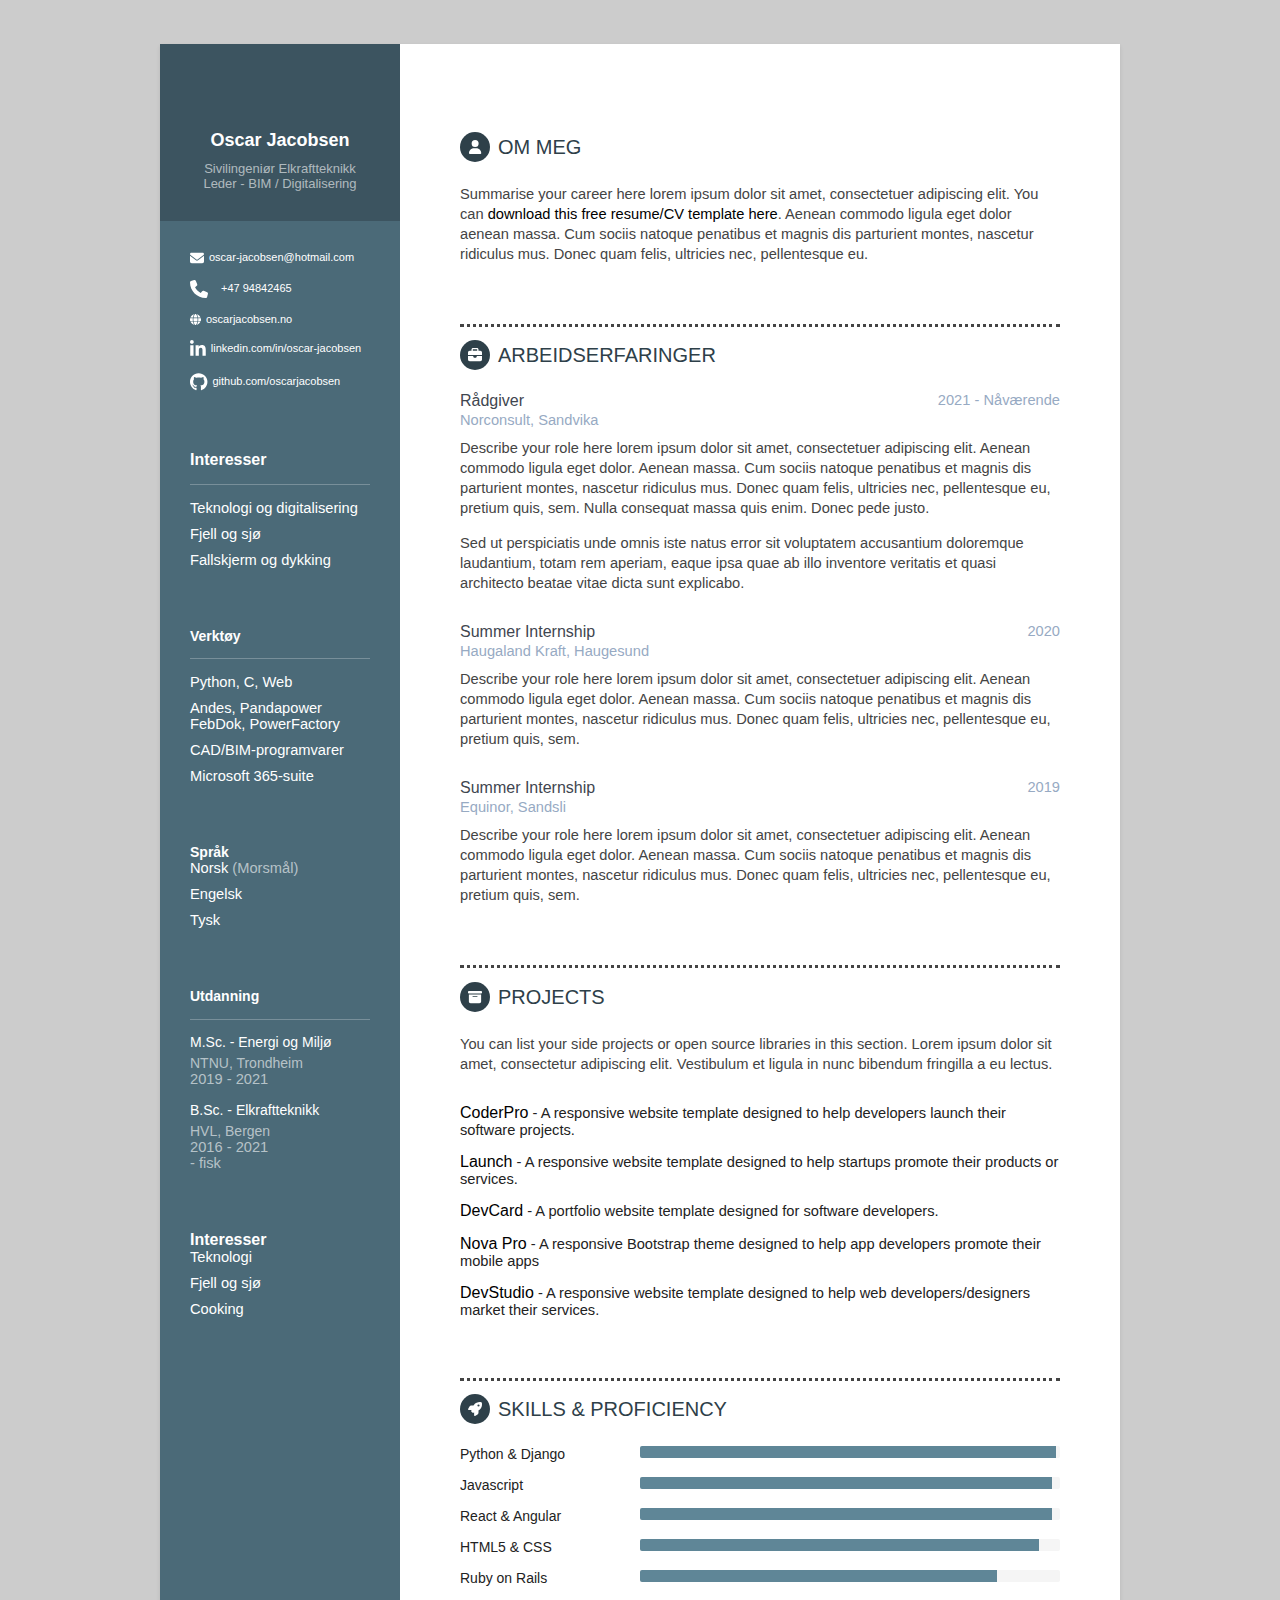
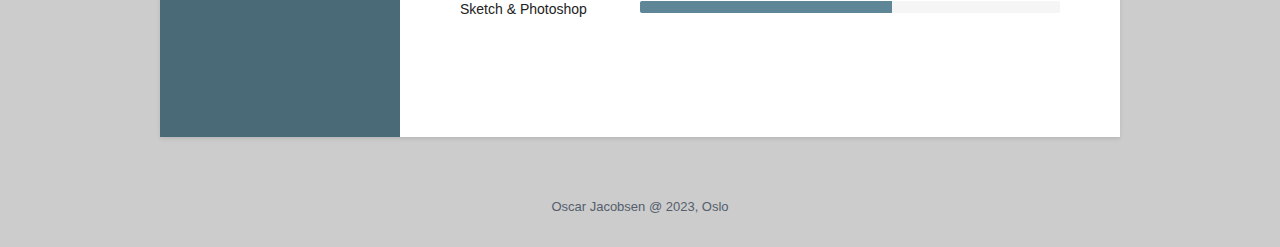
==== index.html @ daa65cc3 "made" ====
<!DOCTYPE html>
<html lang="en">
<head>
    <title>Orbit - Bootstrap 5 Resume/CV Template for Developers</title>
    
    <!-- Meta -->
    <meta charset="utf-8">
    <meta http-equiv="X-UA-Compatible" content="IE=edge">
    <meta name="viewport" content="width=device-width, initial-scale=1.0">
    <meta name="description" content="Responsive HTML5 Resume/CV Template for Developers">
    <meta name="author" content="Xiaoying Riley at 3rd Wave Media">    
    <link rel="shortcut icon" href="favicon.ico">  
    <!-- Google Font -->
    <link href='https://fonts.googleapis.com/css?family=Roboto:400,500,400italic,300italic,300,500italic,700,700italic,900,900italic' rel='stylesheet' type='text/css'>
    <!-- FontAwesome JS-->
	<script defer src="assets/fontawesome/js/all.min.js"></script>
    <!-- Global CSS -->
    <link rel="stylesheet" href="assets/plugins/bootstrap/css/bootstrap.min.css">   
    <!-- Theme CSS -->  
    <link id="theme-style" rel="stylesheet" href="orbit-6.css">
    <style>
        body {
        background: rgb(204,204,204); 
        }
        page {
        background: #fff;
        display: block;
        margin: 0 auto;
        margin-bottom: 5mm;
        margin-top: 5mm;
        }
        page[size="A4"] {  
        width: 210mm;
        height: 297mm;
        }
        @page {
        size: 210mm 297mm;
        margin: 0; 
        }
        @media print { /* Print settings */
        html, body, page {
        width: 210mm;
        height:100%;
        margin: 0 !important; 
        padding: 0 !important;
        overflow: hidden; 
        }
        .no-overflow{
        overflow: hidden; 
        }
        #Header, #Footer { 
        display: none !important;
        }
        button {
        display: none;
        }
        size: A4 portrait;
        /* ... the rest of the rules ... */
        }
        html,body,div,span,object,iframe,h1,h2,h3,h4,h5,h6,p,blockquote,pre,abbr,address,cite,code,del,dfn,em,img,ins,kbd,q,samp,small,strong,sub,sup,var,b,i,dl,dt,dd,ol,ul,li,fieldset,form,label,legend,table,caption,tbody,tfoot,thead,tr,th,td,article,aside,canvas,details,figcaption,figure,footer,header,hgroup,menu,nav,section,summary,time,mark,audio,video {
        border:0;
        font:inherit;
        font-size:100%;
        margin:0;
        padding:0;
        vertical-align:baseline;
        }
        article,aside,details,figcaption,figure,footer,header,hgroup,menu,nav,section {
        display:block;
        }
        html, body {font-family: 'Lato', helvetica, arial, sans-serif; font-size: 11pt; color: #222;}
        .clear {clear: both;}
        p {
        line-height: 15pt;
        margin-bottom: 4mm;
        color: #444;
        word-break: break-word;
        }
        a {
           text-decoration: none;
        }
        a:hover { 
           text-decoration:underline;
        }
        a, .fa-check, .fa-arrow-right {
        color: black;
        }
        .cv {
        width: 210mm;
        height: 297mm;
        background: #fff;
        }
        .mainDetails {
        padding: 8mm 0 0 8mm;
        background: #fff;
        }
        #name {
        float: left;
        text-transform: uppercase;
        padding: 8.5mm 0 0 7mm;
        }
        #name h1 {
        font-size: 33pt;
        font-weight: 400;
        font-family: 'Oswald', Helvetica, Arial, sans-serif;
        line-height: 38pt;
        color:black;
        }
        #name h2 {
        font-size: 18pt;
        font-family: 'Oswald', Helvetica, Arial, sans-serif;
        line-height: 20pt;
        }
        #mainArea, #mainAreaTwo {
        padding: 0 8mm;
        }
        #headshot {
        width: 46mm;
        float: left;
        margin-top:10mm;
        margin-left:-.5mm;
        }
        #headshot img {
        width: 100%;
        height: auto;
        -webkit-border-radius: 50%;
        border-radius: 50%;
        }
        .contactDetails {
        float:right;
        margin:10mm 8mm 0  0;
        float: right;
        }
        .contactDetails ul { 
        list-style-type: none;
        font-family: 'Oswald', Helvetica, Arial, sans-serif;
        }
        .contactDetails ul li {
        line-height: 24pt;
        color: #444;
        }
        .contactDetails ul li a, a[href^=tel] {
        color: #444; 
        padding: 4px 8px;
        text-decoration: none;
        -webkit-transition: all .1s ease-in;
        -moz-transition: all .1s ease-in;
        -o-transition: all .1s ease-in;
        -ms-transition: all .1s ease-in;
        transition: all .1s ease-in;
        }
        .contactDetails ul li a:hover { 
        box-shadow: 0 12px 16px 0 rgba(0,0,0,0.24), 0 17px 50px 0 rgba(0,0,0,0.19);
        color:#da2d2d;
        }
        .icon {
        font-size: 14pt;
        }
        .bold{
        font-weight:bold;
        }
        section {
        border-top: 1mm dotted #444;
        padding: 4mm 0 0 0;
        }
        section:first-child {
        border-top: 0;
        padding: 8mm 0 0 0;
        }
        section:last-child {
        padding: 4mm 0 0 0;
        }
        .sectionTitle {
        float: left;
        width: 50mm;
        margin-bottom:6mm; 
        }
        .sectionContent {
        float: right;
        width: 141mm;
        }
        .sectionTitle h1 {
        font-family: 'Oswald', Helvetica, Arial, sans-serif;
        font-weight: 400;
        text-transform: uppercase;
        font-size: 18pt;
        color: black;
        }
        .sectionContent h2 {
        font-family: 'Oswald', Helvetica, Arial, sans-serif;
        text-transform: uppercase;
        font-size: 18pt;
        }
        .subDetails {
        font-family: 'Lato', Helvetica, Arial, sans-serif;
        font-size: 11pt;
        font-weight:bold;
        color: black;
        }
        .nameDetails {
        font-size: 11pt;
        font-family: 'Lato', Helvetica, Arial, sans-serif;
        color: #444;
        text-transform: lowercase;
        }
        .keySkills {
        list-style-type: none;
        -moz-column-count:3;
        -webkit-column-count:3;
        column-count:3;
        margin-bottom: 4mm;
        font-size: 11pt;
        color: #444;
        line-height: 15pt;
        }
        .keySkills ul li {
        margin-bottom: 6mm;
        }
        .clients {
        list-style-type: none;
        -moz-column-count:1;
        -webkit-column-count:1;
        column-count:1;
        margin-bottom: 4mm;
        font-size: 11pt;
        color: #444;
        line-height: 15pt;
        text-decoration: none;
        }
        .clients ul li {
        margin-bottom: 6mm;
        }
        .list {
        list-style-type: none;
        -moz-column-count:1;
        -webkit-column-count:1;
        column-count:1;
        margin-bottom: 4mm;
        font-size: 11pt;
        color: #444;
        line-height: 15pt;
        }
        button{
        background-color: black;
        width:245px;
        border:none;
        outline:0;
        color: #fff;
        font-family: 'Oswald', Helvetica, Arial, sans-serif;
        font-size: 20px;
        font-weight:bold;
        padding: 8px 20px;
        text-align: center;
        text-decoration: none;
        display: inline-block;
        margin: 0px 550px;
        cursor: pointer; 
        text-transform:uppercase
        }
        button:hover {
        box-shadow: 0 12px 16px 0 rgba(0,0,0,0.24), 0 17px 50px 0 rgba(0,0,0,0.19);
        color: red;
        }
        @media print
        {    
        .no-print, .no-print *
        {
        display: none !important;
        }
        }
        #button{
        width:210mm;
        height:40px;
        position:fixed;
        z-index: 10;
        background: white;
        border-bottom:solid transparent 6px;
        top:0px;
        }
     </style>
</head> 

<body>
    <div class="wrapper mt-lg-5">
        <div class="sidebar-wrapper">
            <div class="profile-container">
                <div id="headshot">
                <img class="profile" src="https://scontent.fosl1-1.fna.fbcdn.net/v/t39.30808-6/366278917_10229747379339389_5486033930077191635_n.jpg?_nc_cat=106&ccb=1-7&_nc_sid=09cbfe&_nc_ohc=hJBtKHzYrkwAX9V1JmC&_nc_ht=scontent.fosl1-1.fna&oh=00_AfBPPmfab0mw1jVQ1Vv1mi9d1UiCCs7eboLc1UYK0CPA2g&oe=64E80E11" alt="" />
                </div>
                <h1 class="name" style="font-size:large;">Oscar Jacobsen</h1>
                <h3 class="tagline" style="font-size:small;">Sivilingeniør Elkraftteknikk</br>Leder - BIM / Digitalisering</h3>
            </div><!--//profile-container-->
            
            <div class="contact-container container-block">
                <ul class="list-unstyled contact-list">
                    <li class="email" style="font-size:11px;"><i class="fa-solid fa-envelope"></i><a href="mailto:oscar-jacobsen@hotmail.com">oscar-jacobsen@hotmail.com</a></li>
                    <li class="phone" style="font-size:11px;"><i class="fa-solid fa-phone"></i><a href="tel:+4794842465" style="color:white;">+47 94842465</a></li>
                    <li class="website" style="font-size:11px;"><i class="fa-solid fa-globe" style="font-size:11px;"></i><a href="https://oscarjacobsen.no" target="_blank">oscarjacobsen.no</a></li>
                    <li class="linkedin" style="font-size:11px;"><i class="fa-brands fa-linkedin-in"></i><a href="https://linkedin.com/in/oscar-jacobsen"target="_blank">linkedin.com/in/oscar-jacobsen</a></li>
                    <li class="github" style="font-size:11px;"><i class="fa-brands fa-github"></i><a href="#"  target="_blank">github.com/oscarjacobsen</a></li>
                </ul>
            </div><!--//contact-container-->

            <div class="interests-container container-block">
                <h2 class="container-block-title">Interesser</h2>
                <hr>
                <ul class="list-unstyled interests-list">
                    <li>Teknologi og digitalisering</li>
                    <li>Fjell og sjø</li>
                    <li>Fallskjerm og dykking</li>
                </ul>
            </div><!--//interests-->

            <div class="languages-container container-block">
                <h2 class="container-block-title" style="font-size:14px;">Verktøy</h2>
                <hr>
                <ul class="list-unstyled interests-list">
                    <li>Python, C, Web</li>
                    <li>Andes, Pandapower </br>FebDok, PowerFactory</li>
                    <li>CAD/BIM-programvarer</li>
                    <li>Microsoft 365-suite</li>
                    
                </ul>
            </div><!--//interests-->

            <div class="languages-container container-block">
                <h2 class="container-block-title" style="font-size:14px;">Språk</h2>
                <ul class="list-unstyled interests-list">
                    <li>Norsk <span class="lang-desc">(Morsmål)</span></li>
                    <li>Engelsk <span class="lang-desc"></span></li>
                    <li>Tysk <span class="lang-desc"></span></li>
                </ul>
            </div><!--//interests-->
            <div class="education-container container-block">
                <h2 class="container-block-title" style="font-size:14px;">Utdanning</h2>
                <hr>
                <div class="item">
                    <h4 class="degree">M.Sc. - Energi og Miljø</h4>
                    <h5 class="meta">NTNU, Trondheim</h5>
	                <div class="time">2019 - 2021</div>
                </div><!--//item-->
                <div class="item">
                    <h4 class="degree">B.Sc. - Elkraftteknikk</h4>
                    <h5 class="meta">HVL, Bergen</h5>
                    <div class="time">2016 - 2021</div>
                    <div class="time">
                        - fisk</div>
                </div><!--//item-->
            </div><!--//education-container-->
            
            
            
            
            <div class="interests-container container-block">
                <h2 class="container-block-title">Interesser</h2>
                <ul class="list-unstyled interests-list">
                    <li>Teknologi</li>
                    <li>Fjell og sjø</li>
                    <li>Cooking</li>
                </ul>
            </div><!--//interests-->
            
        </div><!--//sidebar-wrapper-->
        
        <div class="main-wrapper">
            
            <section class="section summary-section">
                <h2 class="section-title"><span class="icon-holder"><i class="fa-solid fa-user"></i></span>Om meg</h2>
                <div class="summary">
                    <p>Summarise your career here lorem ipsum dolor sit amet, consectetuer adipiscing elit. You can <a href="https://themes.3rdwavemedia.com/bootstrap-templates/resume/orbit-free-resume-cv-bootstrap-theme-for-developers/" target="_blank">download this free resume/CV template here</a>. Aenean commodo ligula eget dolor aenean massa. Cum sociis natoque penatibus et magnis dis parturient montes, nascetur ridiculus mus. Donec quam felis, ultricies nec, pellentesque eu.</p>
                </div><!--//summary-->
            </section><!--//section-->
            
            <section class="section experiences-section">
                <h2 class="section-title"><span class="icon-holder"><i class="fa-solid fa-briefcase"></i></span>Arbeidserfaringer</h2>
                
                <div class="item">
                    <div class="meta">
                        <div class="upper-row">
                            <h3 class="job-title">Rådgiver</h3>
                            <div class="time">2021 - Nåværende</div>
                        </div><!--//upper-row-->
                        <div class="company">Norconsult, Sandvika</div>
                    </div><!--//meta-->
                    <div class="details">
                        <p>Describe your role here lorem ipsum dolor sit amet, consectetuer adipiscing elit. Aenean commodo ligula eget dolor. Aenean massa. Cum sociis natoque penatibus et magnis dis parturient montes, nascetur ridiculus mus. Donec quam felis, ultricies nec, pellentesque eu, pretium quis, sem. Nulla consequat massa quis enim. Donec pede justo.</p>  
                        <p>Sed ut perspiciatis unde omnis iste natus error sit voluptatem accusantium doloremque laudantium, totam rem aperiam, eaque ipsa quae ab illo inventore veritatis et quasi architecto beatae vitae dicta sunt explicabo. </p>
                    </div><!--//details-->
                </div><!--//item-->
                
                <div class="item">
                    <div class="meta">
                        <div class="upper-row">
                            <h3 class="job-title">Summer Internship</h3>
                            <div class="time">2020</div>
                        </div><!--//upper-row-->
                        <div class="company">Haugaland Kraft, Haugesund</div>
                    </div><!--//meta-->
                    <div class="details">
                        <p>Describe your role here lorem ipsum dolor sit amet, consectetuer adipiscing elit. Aenean commodo ligula eget dolor. Aenean massa. Cum sociis natoque penatibus et magnis dis parturient montes, nascetur ridiculus mus. Donec quam felis, ultricies nec, pellentesque eu, pretium quis, sem.</p>  
                        
                    </div><!--//details-->
                </div><!--//item-->
                
                <div class="item">
                    <div class="meta">
                        <div class="upper-row">
                            <h3 class="job-title">Summer Internship</h3>
                            <div class="time">2019</div>
                        </div><!--//upper-row-->
                        <div class="company">Equinor, Sandsli</div>
                    </div><!--//meta-->
                    <div class="details">
                        <p>Describe your role here lorem ipsum dolor sit amet, consectetuer adipiscing elit. Aenean commodo ligula eget dolor. Aenean massa. Cum sociis natoque penatibus et magnis dis parturient montes, nascetur ridiculus mus. Donec quam felis, ultricies nec, pellentesque eu, pretium quis, sem.</p>  
                    </div><!--//details-->
                </div><!--//item-->
                
            </section><!--//section-->
            
            <section class="section projects-section">
                <h2 class="section-title"><span class="icon-holder"><i class="fa-solid fa-archive"></i></span>Projects</h2>
                <div class="intro">
                    <p>You can list your side projects or open source libraries in this section. Lorem ipsum dolor sit amet, consectetur adipiscing elit. Vestibulum et ligula in nunc bibendum fringilla a eu lectus.</p>
                </div><!--//intro-->
                <div class="item">
                    <span class="project-title"><a href="https://themes.3rdwavemedia.com/bootstrap-templates/startup/coderpro-bootstrap-5-startup-template-for-software-projects/" target="_blank">CoderPro</a></span> - <span class="project-tagline">A responsive website template designed to help developers launch their software projects. </span>
                    
                </div><!--//item-->
                <div class="item">
                    <span class="project-title"><a href="https://themes.3rdwavemedia.com/bootstrap-templates/startup/launch-bootstrap-5-template-for-saas-businesses/" target="_blank">Launch</a></span> - <span class="project-tagline">A responsive website template designed to help startups promote their products or services.</span>
                </div><!--//item-->
                <div class="item">
                    <span class="project-title"><a href="https://themes.3rdwavemedia.com/bootstrap-templates/resume/devcard-bootstrap-5-vcard-portfolio-template-for-software-developers/" target="_blank">DevCard</a></span> - <span class="project-tagline">A portfolio website template designed for software developers.</span>
                </div><!--//item-->
                <div class="item">
                    <span class="project-title"><a href="https://themes.3rdwavemedia.com/bootstrap-templates/startup/bootstrap-template-for-mobile-apps-nova-pro/" target="_blank">Nova Pro</a></span> - <span class="project-tagline">A responsive Bootstrap theme designed to help app developers promote their mobile apps</span>
                </div><!--//item-->
                <div class="item">
                    <span class="project-title"><a href="http://themes.3rdwavemedia.com/website-templates/responsive-bootstrap-theme-web-development-agencies-devstudio/" target="_blank">DevStudio</a></span> - 
                    <span class="project-tagline">A responsive website template designed to help web developers/designers market their services. </span>
                </div><!--//item-->
            </section><!--//section-->
            
            <section class="skills-section section">
                <h2 class="section-title"><span class="icon-holder"><i class="fa-solid fa-rocket"></i></span>Skills &amp; Proficiency</h2>
                <div class="skillset">        
                    <div class="item">
                        <h3 class="level-title">Python &amp; Django</h3>
                        <div class="progress level-bar">
						    <div class="progress-bar theme-progress-bar" role="progressbar" style="width: 99%" aria-valuenow="99" aria-valuemin="0" aria-valuemax="100"></div>
						</div>                               
                    </div><!--//item-->
                    
                    <div class="item">
                        <h3 class="level-title">Javascript</h3>
                        <div class="progress level-bar">
						    <div class="progress-bar theme-progress-bar" role="progressbar" style="width: 98%" aria-valuenow="98" aria-valuemin="0" aria-valuemax="100"></div>
						</div>                              
                    </div><!--//item-->
                    
                    <div class="item">
                        <h3 class="level-title">React &amp; Angular</h3>
                        <div class="progress level-bar">
						    <div class="progress-bar theme-progress-bar" role="progressbar" style="width: 98%" aria-valuenow="98" aria-valuemin="0" aria-valuemax="100"></div>
						</div>                                 
                    </div><!--//item-->
                    
                    <div class="item">
                        <h3 class="level-title">HTML5 &amp; CSS</h3>
                        <div class="progress level-bar">
							    <div class="progress-bar theme-progress-bar" role="progressbar" style="width: 95%" aria-valuenow="95" aria-valuemin="0" aria-valuemax="100"></div>
						</div>                                
                    </div><!--//item-->
                    
                    <div class="item">
                        <h3 class="level-title">Ruby on Rails</h3>
                        <div class="progress level-bar">
						    <div class="progress-bar theme-progress-bar" role="progressbar" style="width: 85%" aria-valuenow="85" aria-valuemin="0" aria-valuemax="100"></div>
						</div>                                  
                    </div><!--//item-->
                    
                    <div class="item">
                        <h3 class="level-title">Sketch &amp; Photoshop</h3>
                        <div class="progress level-bar">
						    <div class="progress-bar theme-progress-bar" role="progressbar" style="width: 60%" aria-valuenow="60" aria-valuemin="0" aria-valuemax="100"></div>
						</div>                                 
                    </div><!--//item-->
                    
                </div>  
            </section><!--//skills-section-->
            
        </div><!--//main-body-->
    </div>
 
    <footer class="footer">
        <div class="text-center">
            <!--/* This template is free as long as you keep the footer attribution link. If you'd like to use the template without the attribution link, you can buy the commercial license via our website: themes.3rdwavemedia.com Thank you for your support. :) */-->
            <small class="copyright">Oscar Jacobsen @ 2023, Oslo</small>
        </div><!--//container-->
    </footer><!--//footer-->
        
</body>
</html>
---- orbit-6.css ----
/*! 
 * Template Name: Orbit - Bootstrap 5 Resume/CV Template for Developers
 * Version: Bootstrap 5 v3.0
 * Author: Xiaoying Riley
 * Copyright: 3rd Wave Media
 * Twitter: @3rdwave_themes
 * Website: http://themes.3rdwavemedia.com/
*/
body {
  font-family: "Roboto", sans-serif;
  color: #545E6C;
  background: #f5f5f5;
  font-size: 14px;
  -webkit-font-smoothing: antialiased;
  -moz-osx-font-smoothing: grayscale;
}

h1, h2, h3, h4, h5, h6 {
  font-weight: 700;
}

a {
  color: #2e4049;
  text-decoration: none;
}
a:hover {
  text-decoration: underline;
  color: #10171a;
  -webkit-transition: all 0.4s ease-in-out;
  -moz-transition: all 0.4s ease-in-out;
  -ms-transition: all 0.4s ease-in-out;
  -o-transition: all 0.4s ease-in-out;
}
a:focus {
  text-decoration: none;
}

p {
  line-height: 1.5;
}

.wrapper {
  background: #4B6A78;
  max-width: 960px;
  margin: 0 auto;
  position: relative;
  -webkit-box-shadow: 0px 2px 4px rgba(0, 0, 0, 0.1);
  -moz-box-shadow: 0px 2px 4px rgba(0, 0, 0, 0.1);
  box-shadow: 0px 2px 4px rgba(0, 0, 0, 0.1);
}

.sidebar-wrapper {
  background: #4B6A78;
  position: absolute;
  left: 0;
  width: 240px;
  height: 100%;
  min-height: 800px;
  color: #fff;
}
.sidebar-wrapper a {
  color: #fff;
}
.sidebar-wrapper .profile-container {
  padding: 30px;
  background: rgba(0, 0, 0, 0.2);
  text-align: center;
  color: #fff;
}
.sidebar-wrapper .name {
  font-size: 32px;
  font-weight: 900;
  margin-top: 0;
  margin-bottom: 10px;
}
.sidebar-wrapper .tagline {
  color: rgba(255, 255, 255, 0.6);
  font-size: 16px;
  font-weight: 400;
  margin-top: 0;
  margin-bottom: 0;
}
.sidebar-wrapper .profile {
  margin-bottom: 15px;
}
.sidebar-wrapper .contact-list .svg-inline--fa {
  margin-right: 5px;
  font-size: 18px;
  vertical-align: middle;
}
.sidebar-wrapper .contact-list li {
  margin-bottom: 15px;
}
.sidebar-wrapper .contact-list li:last-child {
  margin-bottom: 0;
}
.sidebar-wrapper .contact-list .email .svg-inline--fa {
  font-size: 14px;
}
.sidebar-wrapper .container-block {
  padding: 30px;
}
.sidebar-wrapper .container-block-title {
  font-size: 16px;
  font-weight: 700;
  margin-top: 0;
  margin-bottom: 0px;
}
.sidebar-wrapper .degree {
  font-size: 14px;
  margin-top: 0;
  margin-bottom: 5px;
}
.sidebar-wrapper .education-container .item {
  margin-bottom: 15px;
}
.sidebar-wrapper .education-container .item:last-child {
  margin-bottom: 0;
}
.sidebar-wrapper .education-container .meta {
  color: rgba(255, 255, 255, 0.6);
  font-weight: 500;
  margin-bottom: 0px;
  margin-top: 0;
  font-size: 14px;
}
.sidebar-wrapper .education-container .time {
  color: rgba(255, 255, 255, 0.6);
  font-weight: 500;
  margin-bottom: 0px;
}
.sidebar-wrapper .languages-container .lang-desc {
  color: rgba(255, 255, 255, 0.6);
}
.sidebar-wrapper .languages-list {
  margin-bottom: 0;
}
.sidebar-wrapper .languages-list li {
  margin-bottom: 10px;
}
.sidebar-wrapper .languages-list li:last-child {
  margin-bottom: 0;
}
.sidebar-wrapper .interests-list {
  margin-bottom: 0;
}
.sidebar-wrapper .interests-list li {
  margin-bottom: 10px;
}
.sidebar-wrapper .interests-list li:last-child {
  margin-bottom: 0;
}

.main-wrapper {
  background: #fff;
  padding: 60px;
  padding-left: 300px;
}
.main-wrapper .section-title {
  text-transform: uppercase;
  font-size: 20px;
  font-weight: 500;
  color: #2e4049;
  position: relative;
  margin-top: 0;
  margin-bottom: 20px;
}
.main-wrapper .section-title .icon-holder {
  width: 30px;
  height: 30px;
  margin-right: 8px;
  display: inline-block;
  color: #fff;
  -webkit-border-radius: 50%;
  -moz-border-radius: 50%;
  -ms-border-radius: 50%;
  -o-border-radius: 50%;
  border-radius: 50%;
  -moz-background-clip: padding;
  -webkit-background-clip: padding-box;
  background-clip: padding-box;
  background: #2e4049;
  text-align: center;
  font-size: 16px;
  position: relative;
  top: -2px;
  padding-top: 2px;
}
.main-wrapper .section-title .icon-holder .svg-inline--fa {
  font-size: 14px;
  margin-top: 6px;
}
.main-wrapper .section {
  margin-bottom: 60px;
}
.main-wrapper .experiences-section .item {
  margin-bottom: 30px;
}
.main-wrapper .upper-row {
  position: relative;
  overflow: hidden;
  margin-bottom: 2px;
}
.main-wrapper .job-title {
  color: #3F4650;
  font-size: 16px;
  margin-top: 0;
  margin-bottom: 0;
  font-weight: 500;
}
.main-wrapper .time {
  position: absolute;
  right: 0;
  top: 0;
  color: #97AAC3;
}
.main-wrapper .company {
  margin-bottom: 10px;
  color: #97AAC3;
}
.main-wrapper .project-title {
  font-size: 16px;
  font-weight: 400;
  margin-top: 0;
  margin-bottom: 5px;
}
.main-wrapper .projects-section .intro {
  margin-bottom: 30px;
}
.main-wrapper .projects-section .item {
  margin-bottom: 15px;
}

.skillset .item {
  margin-bottom: 15px;
  overflow: hidden;
}
.skillset .level-title {
  font-size: 14px;
  margin-top: 0;
  margin-bottom: 12px;
}
.skillset .level-bar {
  height: 12px;
  background: #f5f5f5;
  -webkit-border-radius: 2px;
  -moz-border-radius: 2px;
  -ms-border-radius: 2px;
  -o-border-radius: 2px;
  border-radius: 2px;
  -moz-background-clip: padding;
  -webkit-background-clip: padding-box;
  background-clip: padding-box;
}
.skillset .theme-progress-bar {
  background: #5f8697;
}

.footer {
  padding: 30px;
  padding-top: 60px;
}
.footer .copyright {
  line-height: 1.6;
  color: #545E6C;
  font-size: 13px;
}
.footer .fa-heart {
  color: #fb866a;
}

@media (max-width: 767.98px) {
  .sidebar-wrapper {
    position: static;
    width: inherit;
  }
  .main-wrapper {
    padding: 30px;
  }
  .main-wrapper .time {
    position: static;
    display: block;
    margin-top: 5px;
  }
  .main-wrapper .upper-row {
    margin-bottom: 0;
  }
}
@media (min-width: 992px) {
  .skillset .level-title {
    display: inline-block;
    float: left;
    width: 30%;
    margin-bottom: 0;
  }
}
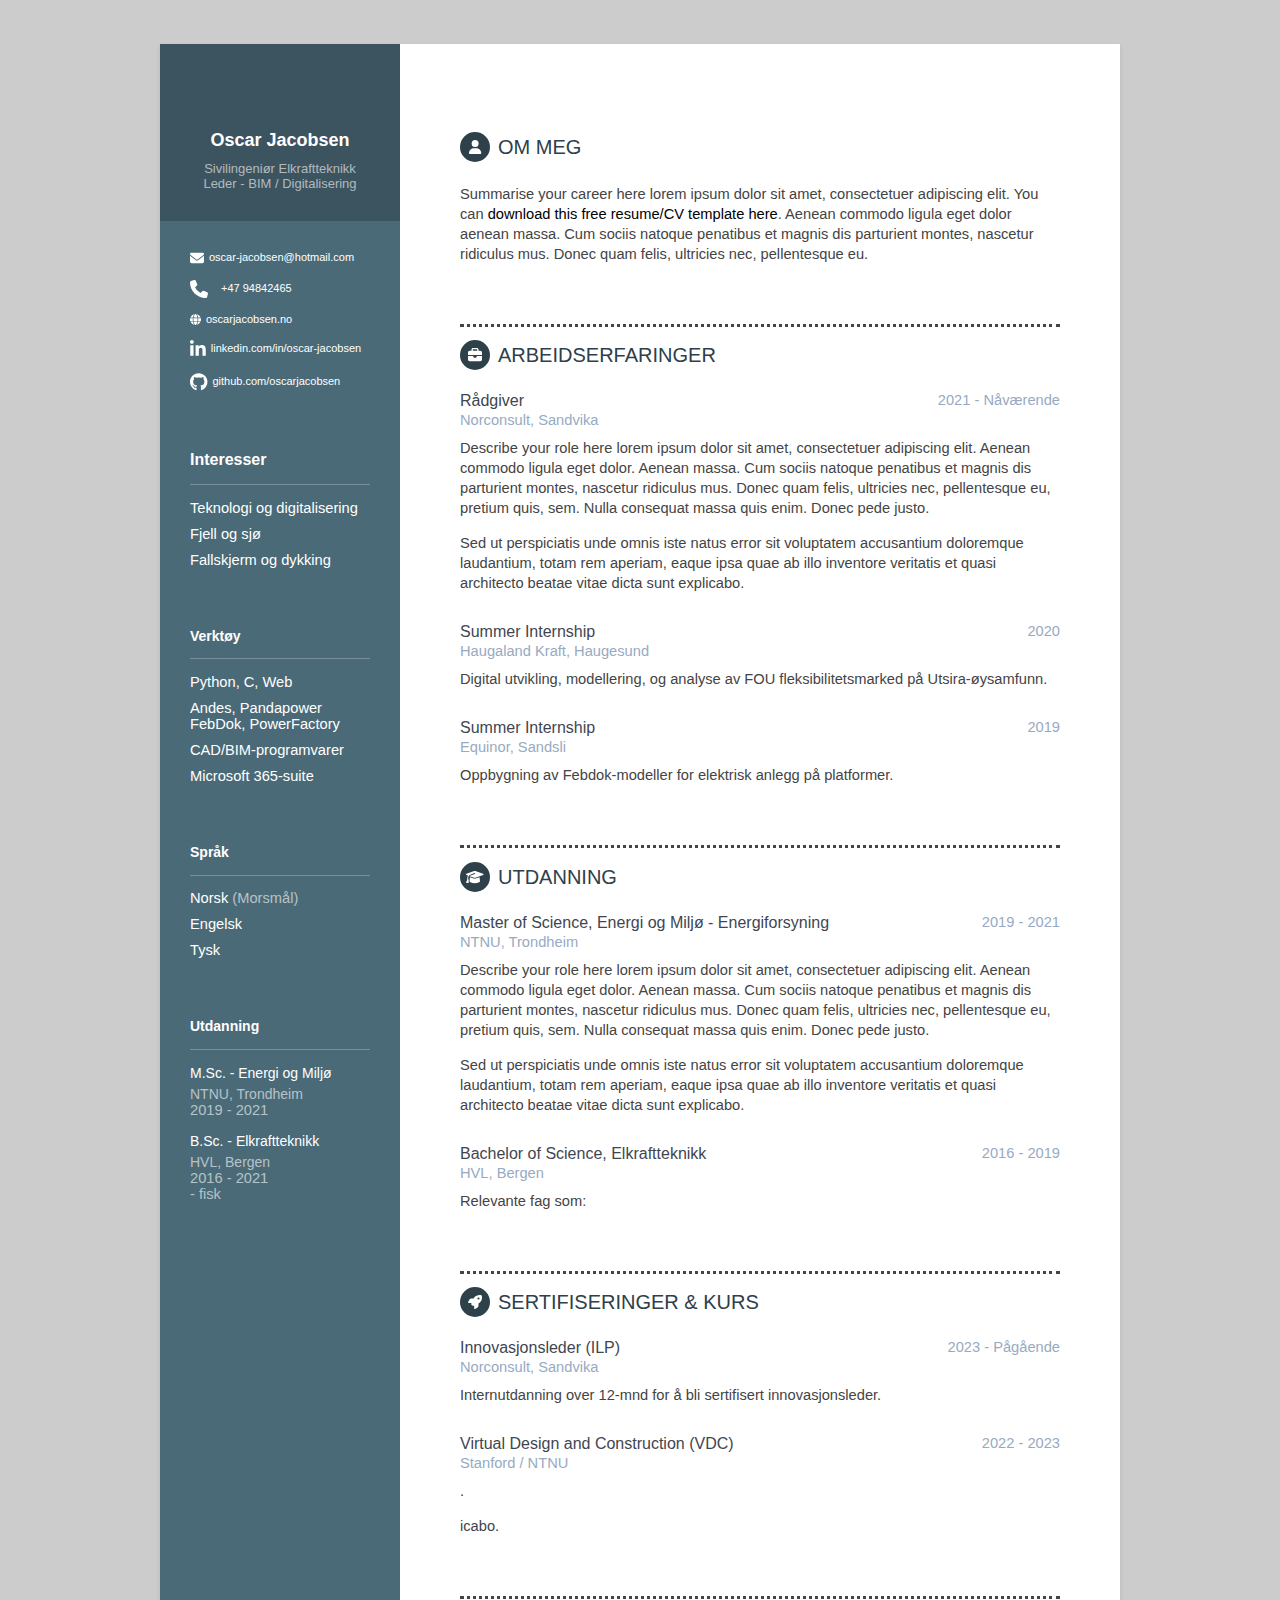
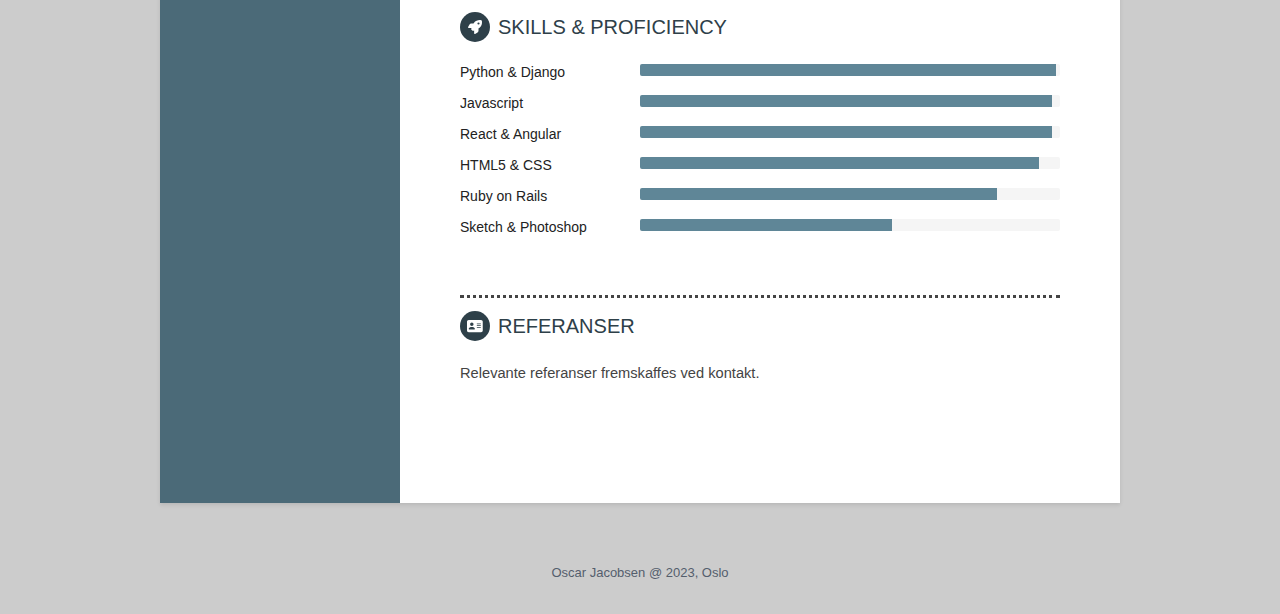
==== commit f8cf969a: "123" ====
--- a/index.html
+++ b/index.html
@@ -325,6 +325,7 @@
 
             <div class="languages-container container-block">
                 <h2 class="container-block-title" style="font-size:14px;">Språk</h2>
+                <hr>
                 <ul class="list-unstyled interests-list">
                     <li>Norsk <span class="lang-desc">(Morsmål)</span></li>
                     <li>Engelsk <span class="lang-desc"></span></li>
@@ -351,15 +352,6 @@
             
             
             
-            <div class="interests-container container-block">
-                <h2 class="container-block-title">Interesser</h2>
-                <ul class="list-unstyled interests-list">
-                    <li>Teknologi</li>
-                    <li>Fjell og sjø</li>
-                    <li>Cooking</li>
-                </ul>
-            </div><!--//interests-->
-            
         </div><!--//sidebar-wrapper-->
         
         <div class="main-wrapper">
@@ -397,7 +389,7 @@
                         <div class="company">Haugaland Kraft, Haugesund</div>
                     </div><!--//meta-->
                     <div class="details">
-                        <p>Describe your role here lorem ipsum dolor sit amet, consectetuer adipiscing elit. Aenean commodo ligula eget dolor. Aenean massa. Cum sociis natoque penatibus et magnis dis parturient montes, nascetur ridiculus mus. Donec quam felis, ultricies nec, pellentesque eu, pretium quis, sem.</p>  
+                        <p>Digital utvikling, modellering, og analyse av FOU fleksibilitetsmarked på Utsira-øysamfunn.</p>  
                         
                     </div><!--//details-->
                 </div><!--//item-->
@@ -411,34 +403,80 @@
                         <div class="company">Equinor, Sandsli</div>
                     </div><!--//meta-->
                     <div class="details">
-                        <p>Describe your role here lorem ipsum dolor sit amet, consectetuer adipiscing elit. Aenean commodo ligula eget dolor. Aenean massa. Cum sociis natoque penatibus et magnis dis parturient montes, nascetur ridiculus mus. Donec quam felis, ultricies nec, pellentesque eu, pretium quis, sem.</p>  
-                    </div><!--//details-->
-                </div><!--//item-->
+                        <p>Oppbygning av Febdok-modeller for elektrisk anlegg på platformer.</p>  
+                    </div><!--//details-->
+                </div><!--//item-->
+
+            
                 
             </section><!--//section-->
-            
-            <section class="section projects-section">
-                <h2 class="section-title"><span class="icon-holder"><i class="fa-solid fa-archive"></i></span>Projects</h2>
-                <div class="intro">
-                    <p>You can list your side projects or open source libraries in this section. Lorem ipsum dolor sit amet, consectetur adipiscing elit. Vestibulum et ligula in nunc bibendum fringilla a eu lectus.</p>
-                </div><!--//intro-->
-                <div class="item">
-                    <span class="project-title"><a href="https://themes.3rdwavemedia.com/bootstrap-templates/startup/coderpro-bootstrap-5-startup-template-for-software-projects/" target="_blank">CoderPro</a></span> - <span class="project-tagline">A responsive website template designed to help developers launch their software projects. </span>
-                    
-                </div><!--//item-->
-                <div class="item">
-                    <span class="project-title"><a href="https://themes.3rdwavemedia.com/bootstrap-templates/startup/launch-bootstrap-5-template-for-saas-businesses/" target="_blank">Launch</a></span> - <span class="project-tagline">A responsive website template designed to help startups promote their products or services.</span>
-                </div><!--//item-->
-                <div class="item">
-                    <span class="project-title"><a href="https://themes.3rdwavemedia.com/bootstrap-templates/resume/devcard-bootstrap-5-vcard-portfolio-template-for-software-developers/" target="_blank">DevCard</a></span> - <span class="project-tagline">A portfolio website template designed for software developers.</span>
-                </div><!--//item-->
-                <div class="item">
-                    <span class="project-title"><a href="https://themes.3rdwavemedia.com/bootstrap-templates/startup/bootstrap-template-for-mobile-apps-nova-pro/" target="_blank">Nova Pro</a></span> - <span class="project-tagline">A responsive Bootstrap theme designed to help app developers promote their mobile apps</span>
-                </div><!--//item-->
-                <div class="item">
-                    <span class="project-title"><a href="http://themes.3rdwavemedia.com/website-templates/responsive-bootstrap-theme-web-development-agencies-devstudio/" target="_blank">DevStudio</a></span> - 
-                    <span class="project-tagline">A responsive website template designed to help web developers/designers market their services. </span>
-                </div><!--//item-->
+
+            <section class="section experiences-section">
+                <h2 class="section-title"><span class="icon-holder"><i class="fa-solid fa-graduation-cap"></i></span>Utdanning</h2>
+                
+                <div class="item">
+                    <div class="meta">
+                        <div class="upper-row">
+                            <h3 class="job-title">Master of Science, Energi og Miljø - Energiforsyning</h3>
+                            <div class="time">2019 - 2021</div>
+                        </div><!--//upper-row-->
+                        <div class="company">NTNU, Trondheim</div>
+                    </div><!--//meta-->
+                    <div class="details">
+                        <p>Describe your role here lorem ipsum dolor sit amet, consectetuer adipiscing elit. Aenean commodo ligula eget dolor. Aenean massa. Cum sociis natoque penatibus et magnis dis parturient montes, nascetur ridiculus mus. Donec quam felis, ultricies nec, pellentesque eu, pretium quis, sem. Nulla consequat massa quis enim. Donec pede justo.</p>  
+                        <p>Sed ut perspiciatis unde omnis iste natus error sit voluptatem accusantium doloremque laudantium, totam rem aperiam, eaque ipsa quae ab illo inventore veritatis et quasi architecto beatae vitae dicta sunt explicabo. </p>
+                    </div><!--//details-->
+                </div><!--//item-->
+                
+                <div class="item">
+                    <div class="meta">
+                        <div class="upper-row">
+                            <h3 class="job-title">Bachelor of Science, Elkraftteknikk</h3>
+                            <div class="time">2016 - 2019</div>
+                        </div><!--//upper-row-->
+                        <div class="company">HVL, Bergen</div>
+                    </div><!--//meta-->
+                    <div class="details">
+                        <p>Relevante fag som: </p>  
+                        
+                    </div><!--//details-->
+                </div><!--//item-->
+            
+                
+            </section><!--//section-->
+
+            <section class="section experiences-section">
+                <h2 class="section-title"><span class="icon-holder"><i class="fa-solid fa-rocket"></i></span>Sertifiseringer &amp; Kurs</h2>
+
+                <div class="item">
+                    <div class="meta">
+                        <div class="upper-row">
+                            <h3 class="job-title">Innovasjonsleder (ILP)</h3>
+                            <div class="time">2023 - Pågående</div>
+                        </div><!--//upper-row-->
+                        <div class="company">Norconsult, Sandvika</div>
+                    </div><!--//meta-->
+                    <div class="details">
+                        <p>Internutdanning over 12-mnd for å bli sertifisert innovasjonsleder. </p>  
+                        
+                    </div><!--//details-->
+                </div><!--//item-->
+                
+                <div class="item">
+                    <div class="meta">
+                        <div class="upper-row">
+                            <h3 class="job-title">Virtual Design and Construction (VDC)</h3>
+                            <div class="time">2022 - 2023</div>
+                        </div><!--//upper-row-->
+                        <div class="company">Stanford / NTNU</div>
+                    </div><!--//meta-->
+                    <div class="details">
+                        <p>.</p>  
+                        <p>icabo. </p>
+                    </div><!--//details-->
+                </div><!--//item-->
+                
+                
             </section><!--//section-->
             
             <section class="skills-section section">
@@ -488,6 +526,14 @@
                     
                 </div>  
             </section><!--//skills-section-->
+
+            <section class="section projects-section">
+                <h2 class="section-title"><span class="icon-holder"><i class="fa-solid fa-address-card"></i></span>Referanser</h2>
+                <div class="intro">
+                    <p>Relevante referanser fremskaffes ved kontakt.</p>
+                </div><!--//intro-->
+                
+            </section><!--//section-->
             
         </div><!--//main-body-->
     </div>
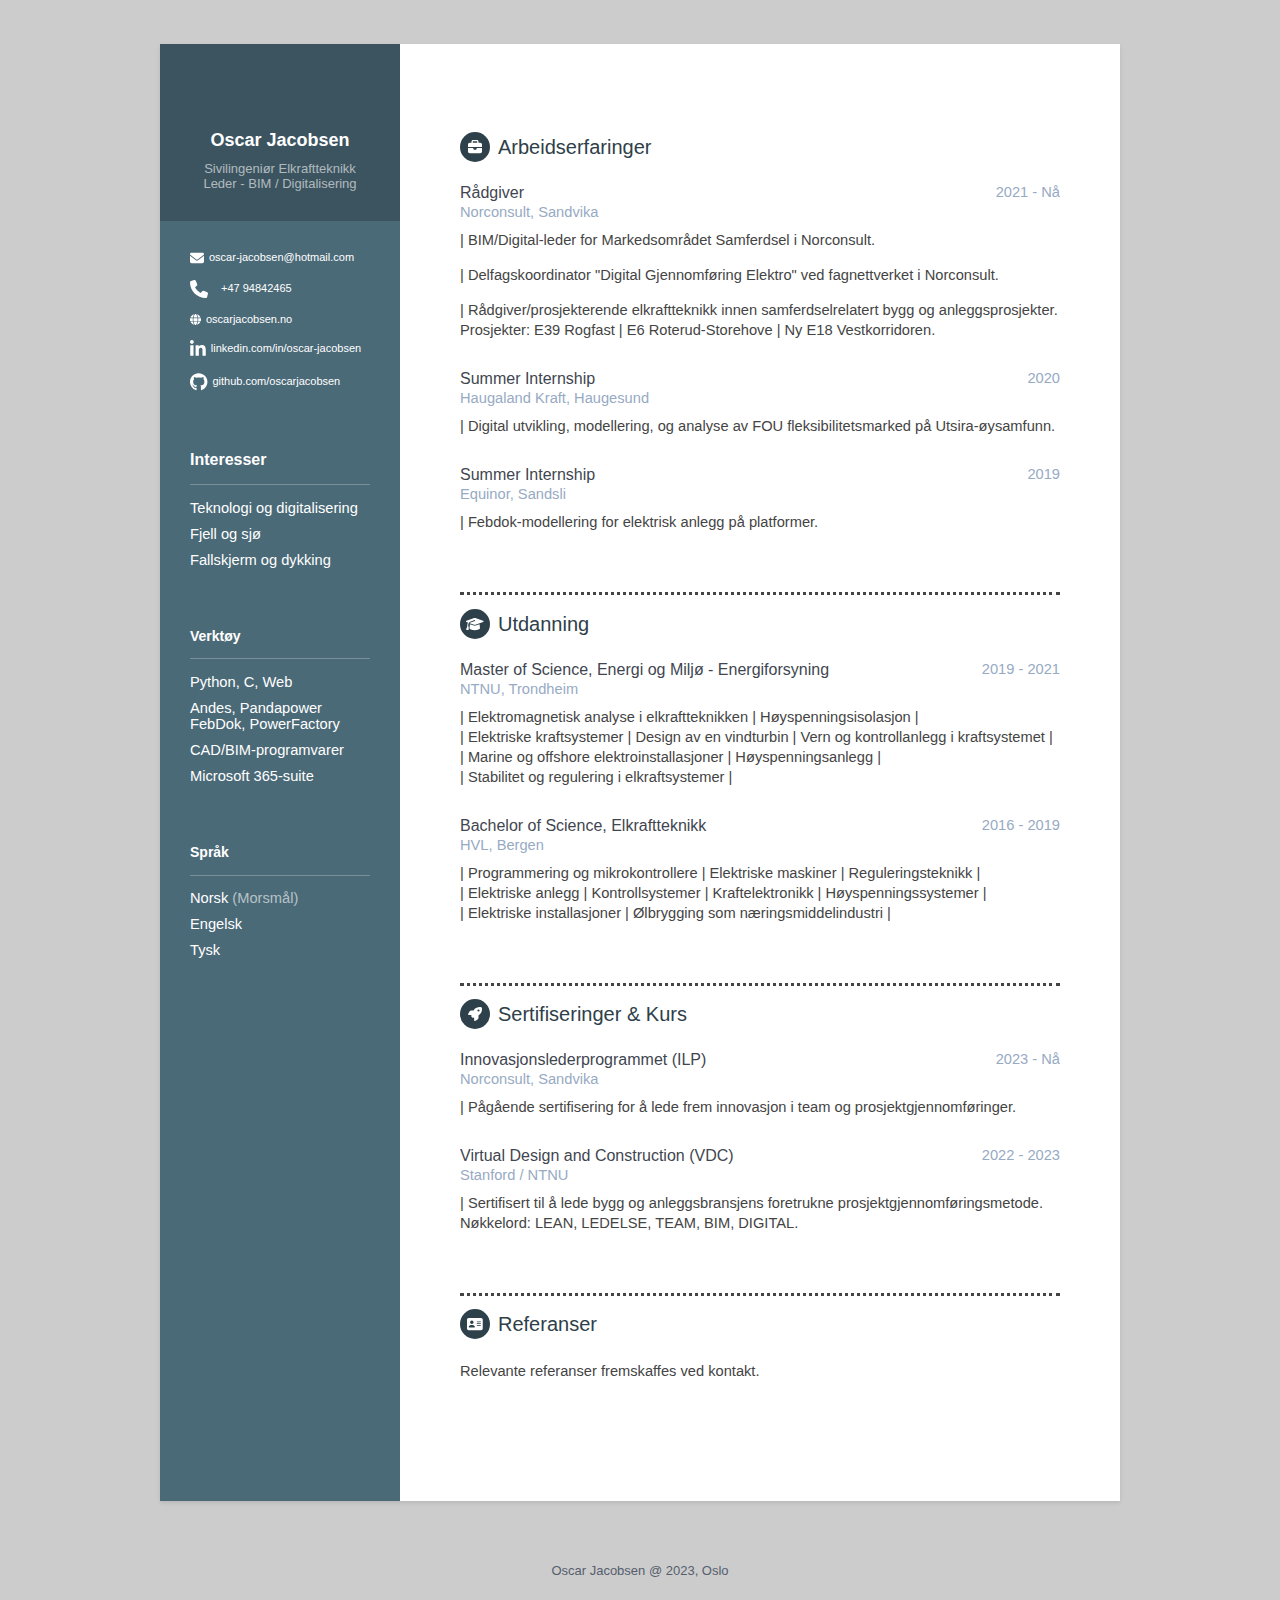
==== commit 46287563: "up" ====
--- a/index.html
+++ b/index.html
@@ -1,7 +1,7 @@
 <!DOCTYPE html>
 <html lang="en">
 <head>
-    <title>Orbit - Bootstrap 5 Resume/CV Template for Developers</title>
+    <title>Oscar Jacobsen - CV</title>
     
     <!-- Meta -->
     <meta charset="utf-8">
@@ -9,7 +9,7 @@
     <meta name="viewport" content="width=device-width, initial-scale=1.0">
     <meta name="description" content="Responsive HTML5 Resume/CV Template for Developers">
     <meta name="author" content="Xiaoying Riley at 3rd Wave Media">    
-    <link rel="shortcut icon" href="favicon.ico">  
+    <!--<link rel="shortcut icon" href="favicon.ico">-->
     <!-- Google Font -->
     <link href='https://fonts.googleapis.com/css?family=Roboto:400,500,400italic,300italic,300,500italic,700,700italic,900,900italic' rel='stylesheet' type='text/css'>
     <!-- FontAwesome JS-->
@@ -332,22 +332,7 @@
                     <li>Tysk <span class="lang-desc"></span></li>
                 </ul>
             </div><!--//interests-->
-            <div class="education-container container-block">
-                <h2 class="container-block-title" style="font-size:14px;">Utdanning</h2>
-                <hr>
-                <div class="item">
-                    <h4 class="degree">M.Sc. - Energi og Miljø</h4>
-                    <h5 class="meta">NTNU, Trondheim</h5>
-	                <div class="time">2019 - 2021</div>
-                </div><!--//item-->
-                <div class="item">
-                    <h4 class="degree">B.Sc. - Elkraftteknikk</h4>
-                    <h5 class="meta">HVL, Bergen</h5>
-                    <div class="time">2016 - 2021</div>
-                    <div class="time">
-                        - fisk</div>
-                </div><!--//item-->
-            </div><!--//education-container-->
+
             
             
             
@@ -355,13 +340,14 @@
         </div><!--//sidebar-wrapper-->
         
         <div class="main-wrapper">
-            
+            <!--
             <section class="section summary-section">
-                <h2 class="section-title"><span class="icon-holder"><i class="fa-solid fa-user"></i></span>Om meg</h2>
+                <h2 class="section-title"><span class="icon-holder"><i class="fa-solid fa-user"></i></span>Oppsummering</h2>
                 <div class="summary">
-                    <p>Summarise your career here lorem ipsum dolor sit amet, consectetuer adipiscing elit. You can <a href="https://themes.3rdwavemedia.com/bootstrap-templates/resume/orbit-free-resume-cv-bootstrap-theme-for-developers/" target="_blank">download this free resume/CV template here</a>. Aenean commodo ligula eget dolor aenean massa. Cum sociis natoque penatibus et magnis dis parturient montes, nascetur ridiculus mus. Donec quam felis, ultricies nec, pellentesque eu.</p>
-                </div><!--//summary-->
-            </section><!--//section-->
+                    <p>Naturglad teknolog</p> 
+                </div>
+            </section>
+        -->
             
             <section class="section experiences-section">
                 <h2 class="section-title"><span class="icon-holder"><i class="fa-solid fa-briefcase"></i></span>Arbeidserfaringer</h2>
@@ -370,13 +356,16 @@
                     <div class="meta">
                         <div class="upper-row">
                             <h3 class="job-title">Rådgiver</h3>
-                            <div class="time">2021 - Nåværende</div>
+                            <div class="time">2021 - Nå</div>
                         </div><!--//upper-row-->
                         <div class="company">Norconsult, Sandvika</div>
                     </div><!--//meta-->
                     <div class="details">
-                        <p>Describe your role here lorem ipsum dolor sit amet, consectetuer adipiscing elit. Aenean commodo ligula eget dolor. Aenean massa. Cum sociis natoque penatibus et magnis dis parturient montes, nascetur ridiculus mus. Donec quam felis, ultricies nec, pellentesque eu, pretium quis, sem. Nulla consequat massa quis enim. Donec pede justo.</p>  
-                        <p>Sed ut perspiciatis unde omnis iste natus error sit voluptatem accusantium doloremque laudantium, totam rem aperiam, eaque ipsa quae ab illo inventore veritatis et quasi architecto beatae vitae dicta sunt explicabo. </p>
+                        <p>| BIM/Digital-leder for Markedsområdet Samferdsel i Norconsult.</p>
+                        <p>| Delfagskoordinator "Digital Gjennomføring Elektro" ved fagnettverket i Norconsult.</p>
+                        <p>| Rådgiver/prosjekterende elkraftteknikk innen samferdselrelatert bygg og anleggsprosjekter.</br>Prosjekter: E39 Rogfast | E6 Roterud-Storehove | Ny E18 Vestkorridoren.</p>  
+                        
+                        
                     </div><!--//details-->
                 </div><!--//item-->
                 
@@ -389,7 +378,7 @@
                         <div class="company">Haugaland Kraft, Haugesund</div>
                     </div><!--//meta-->
                     <div class="details">
-                        <p>Digital utvikling, modellering, og analyse av FOU fleksibilitetsmarked på Utsira-øysamfunn.</p>  
+                        <p>| Digital utvikling, modellering, og analyse av FOU fleksibilitetsmarked på Utsira-øysamfunn.</p>  
                         
                     </div><!--//details-->
                 </div><!--//item-->
@@ -403,7 +392,7 @@
                         <div class="company">Equinor, Sandsli</div>
                     </div><!--//meta-->
                     <div class="details">
-                        <p>Oppbygning av Febdok-modeller for elektrisk anlegg på platformer.</p>  
+                        <p>| Febdok-modellering for elektrisk anlegg på platformer.</p>  
                     </div><!--//details-->
                 </div><!--//item-->
 
@@ -423,8 +412,7 @@
                         <div class="company">NTNU, Trondheim</div>
                     </div><!--//meta-->
                     <div class="details">
-                        <p>Describe your role here lorem ipsum dolor sit amet, consectetuer adipiscing elit. Aenean commodo ligula eget dolor. Aenean massa. Cum sociis natoque penatibus et magnis dis parturient montes, nascetur ridiculus mus. Donec quam felis, ultricies nec, pellentesque eu, pretium quis, sem. Nulla consequat massa quis enim. Donec pede justo.</p>  
-                        <p>Sed ut perspiciatis unde omnis iste natus error sit voluptatem accusantium doloremque laudantium, totam rem aperiam, eaque ipsa quae ab illo inventore veritatis et quasi architecto beatae vitae dicta sunt explicabo. </p>
+                        <p>| Elektromagnetisk analyse i elkraftteknikken | Høyspenningsisolasjon | </br> | Elektriske kraftsystemer | Design av en vindturbin | Vern og kontrollanlegg i kraftsystemet | </br> | Marine og offshore elektroinstallasjoner | Høyspenningsanlegg | </br> | Stabilitet og regulering i elkraftsystemer |</p>  
                     </div><!--//details-->
                 </div><!--//item-->
                 
@@ -437,7 +425,7 @@
                         <div class="company">HVL, Bergen</div>
                     </div><!--//meta-->
                     <div class="details">
-                        <p>Relevante fag som: </p>  
+                        <p>| Programmering og mikrokontrollere | Elektriske maskiner | Reguleringsteknikk | </br> | Elektriske anlegg | Kontrollsystemer | Kraftelektronikk | Høyspenningssystemer | </br> | Elektriske installasjoner | Ølbrygging som næringsmiddelindustri | </p>  
                         
                     </div><!--//details-->
                 </div><!--//item-->
@@ -451,13 +439,13 @@
                 <div class="item">
                     <div class="meta">
                         <div class="upper-row">
-                            <h3 class="job-title">Innovasjonsleder (ILP)</h3>
-                            <div class="time">2023 - Pågående</div>
+                            <h3 class="job-title">Innovasjonslederprogrammet (ILP)</h3>
+                            <div class="time">2023 - Nå</div>
                         </div><!--//upper-row-->
                         <div class="company">Norconsult, Sandvika</div>
                     </div><!--//meta-->
                     <div class="details">
-                        <p>Internutdanning over 12-mnd for å bli sertifisert innovasjonsleder. </p>  
+                        <p>| Pågående sertifisering for å lede frem innovasjon i team og prosjektgjennomføringer.</p>  
                         
                     </div><!--//details-->
                 </div><!--//item-->
@@ -471,61 +459,13 @@
                         <div class="company">Stanford / NTNU</div>
                     </div><!--//meta-->
                     <div class="details">
-                        <p>.</p>  
-                        <p>icabo. </p>
+                        <p>| Sertifisert til å lede bygg og anleggsbransjens foretrukne prosjektgjennomføringsmetode.</br> Nøkkelord: LEAN, LEDELSE, TEAM, BIM, DIGITAL.</p>
                     </div><!--//details-->
                 </div><!--//item-->
                 
                 
             </section><!--//section-->
-            
-            <section class="skills-section section">
-                <h2 class="section-title"><span class="icon-holder"><i class="fa-solid fa-rocket"></i></span>Skills &amp; Proficiency</h2>
-                <div class="skillset">        
-                    <div class="item">
-                        <h3 class="level-title">Python &amp; Django</h3>
-                        <div class="progress level-bar">
-						    <div class="progress-bar theme-progress-bar" role="progressbar" style="width: 99%" aria-valuenow="99" aria-valuemin="0" aria-valuemax="100"></div>
-						</div>                               
-                    </div><!--//item-->
-                    
-                    <div class="item">
-                        <h3 class="level-title">Javascript</h3>
-                        <div class="progress level-bar">
-						    <div class="progress-bar theme-progress-bar" role="progressbar" style="width: 98%" aria-valuenow="98" aria-valuemin="0" aria-valuemax="100"></div>
-						</div>                              
-                    </div><!--//item-->
-                    
-                    <div class="item">
-                        <h3 class="level-title">React &amp; Angular</h3>
-                        <div class="progress level-bar">
-						    <div class="progress-bar theme-progress-bar" role="progressbar" style="width: 98%" aria-valuenow="98" aria-valuemin="0" aria-valuemax="100"></div>
-						</div>                                 
-                    </div><!--//item-->
-                    
-                    <div class="item">
-                        <h3 class="level-title">HTML5 &amp; CSS</h3>
-                        <div class="progress level-bar">
-							    <div class="progress-bar theme-progress-bar" role="progressbar" style="width: 95%" aria-valuenow="95" aria-valuemin="0" aria-valuemax="100"></div>
-						</div>                                
-                    </div><!--//item-->
-                    
-                    <div class="item">
-                        <h3 class="level-title">Ruby on Rails</h3>
-                        <div class="progress level-bar">
-						    <div class="progress-bar theme-progress-bar" role="progressbar" style="width: 85%" aria-valuenow="85" aria-valuemin="0" aria-valuemax="100"></div>
-						</div>                                  
-                    </div><!--//item-->
-                    
-                    <div class="item">
-                        <h3 class="level-title">Sketch &amp; Photoshop</h3>
-                        <div class="progress level-bar">
-						    <div class="progress-bar theme-progress-bar" role="progressbar" style="width: 60%" aria-valuenow="60" aria-valuemin="0" aria-valuemax="100"></div>
-						</div>                                 
-                    </div><!--//item-->
-                    
-                </div>  
-            </section><!--//skills-section-->
+
 
             <section class="section projects-section">
                 <h2 class="section-title"><span class="icon-holder"><i class="fa-solid fa-address-card"></i></span>Referanser</h2>
--- a/orbit-6.css
+++ b/orbit-6.css
@@ -157,7 +157,6 @@
   padding-left: 300px;
 }
 .main-wrapper .section-title {
-  text-transform: uppercase;
   font-size: 20px;
   font-weight: 500;
   color: #2e4049;
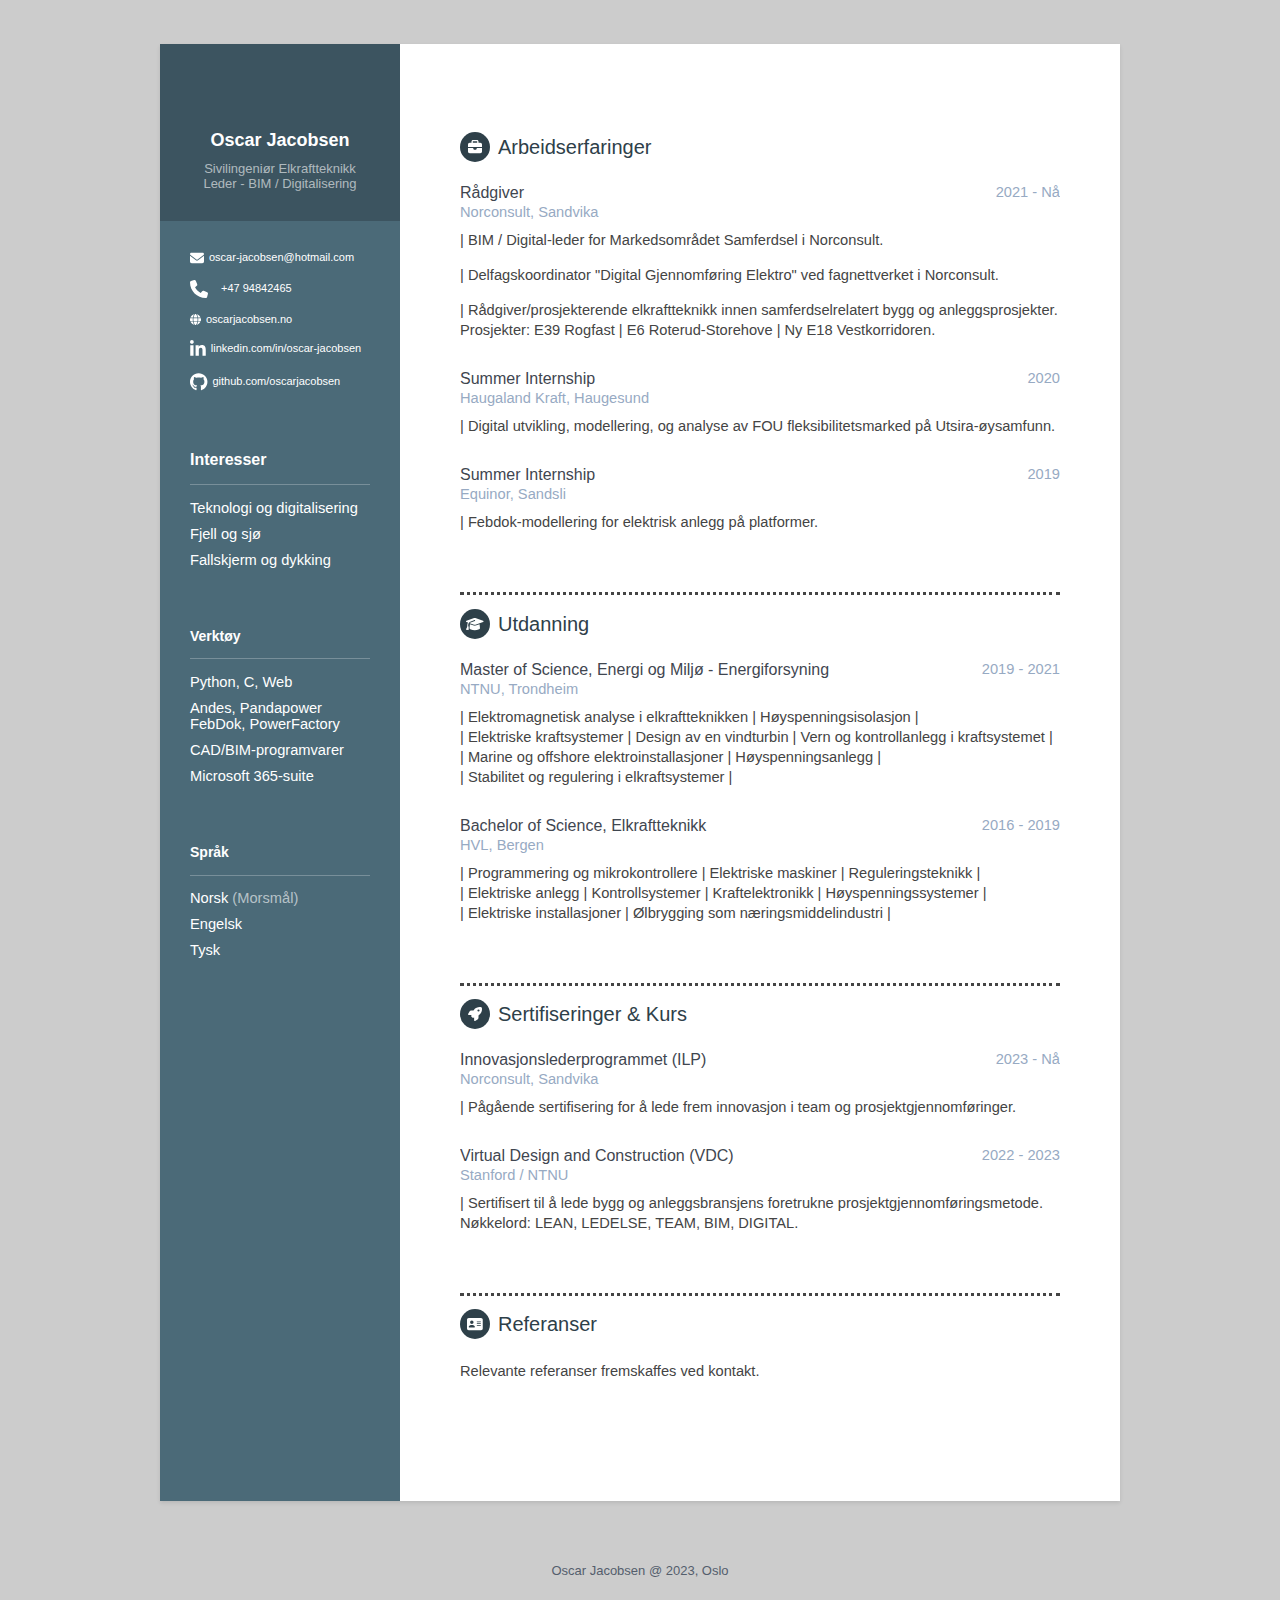
==== commit 214204ff: "Update index.html" ====
--- a/index.html
+++ b/index.html
@@ -361,7 +361,7 @@
                         <div class="company">Norconsult, Sandvika</div>
                     </div><!--//meta-->
                     <div class="details">
-                        <p>| BIM/Digital-leder for Markedsområdet Samferdsel i Norconsult.</p>
+                        <p>| BIM / Digital-leder for Markedsområdet Samferdsel i Norconsult.</p>
                         <p>| Delfagskoordinator "Digital Gjennomføring Elektro" ved fagnettverket i Norconsult.</p>
                         <p>| Rådgiver/prosjekterende elkraftteknikk innen samferdselrelatert bygg og anleggsprosjekter.</br>Prosjekter: E39 Rogfast | E6 Roterud-Storehove | Ny E18 Vestkorridoren.</p>  
                         
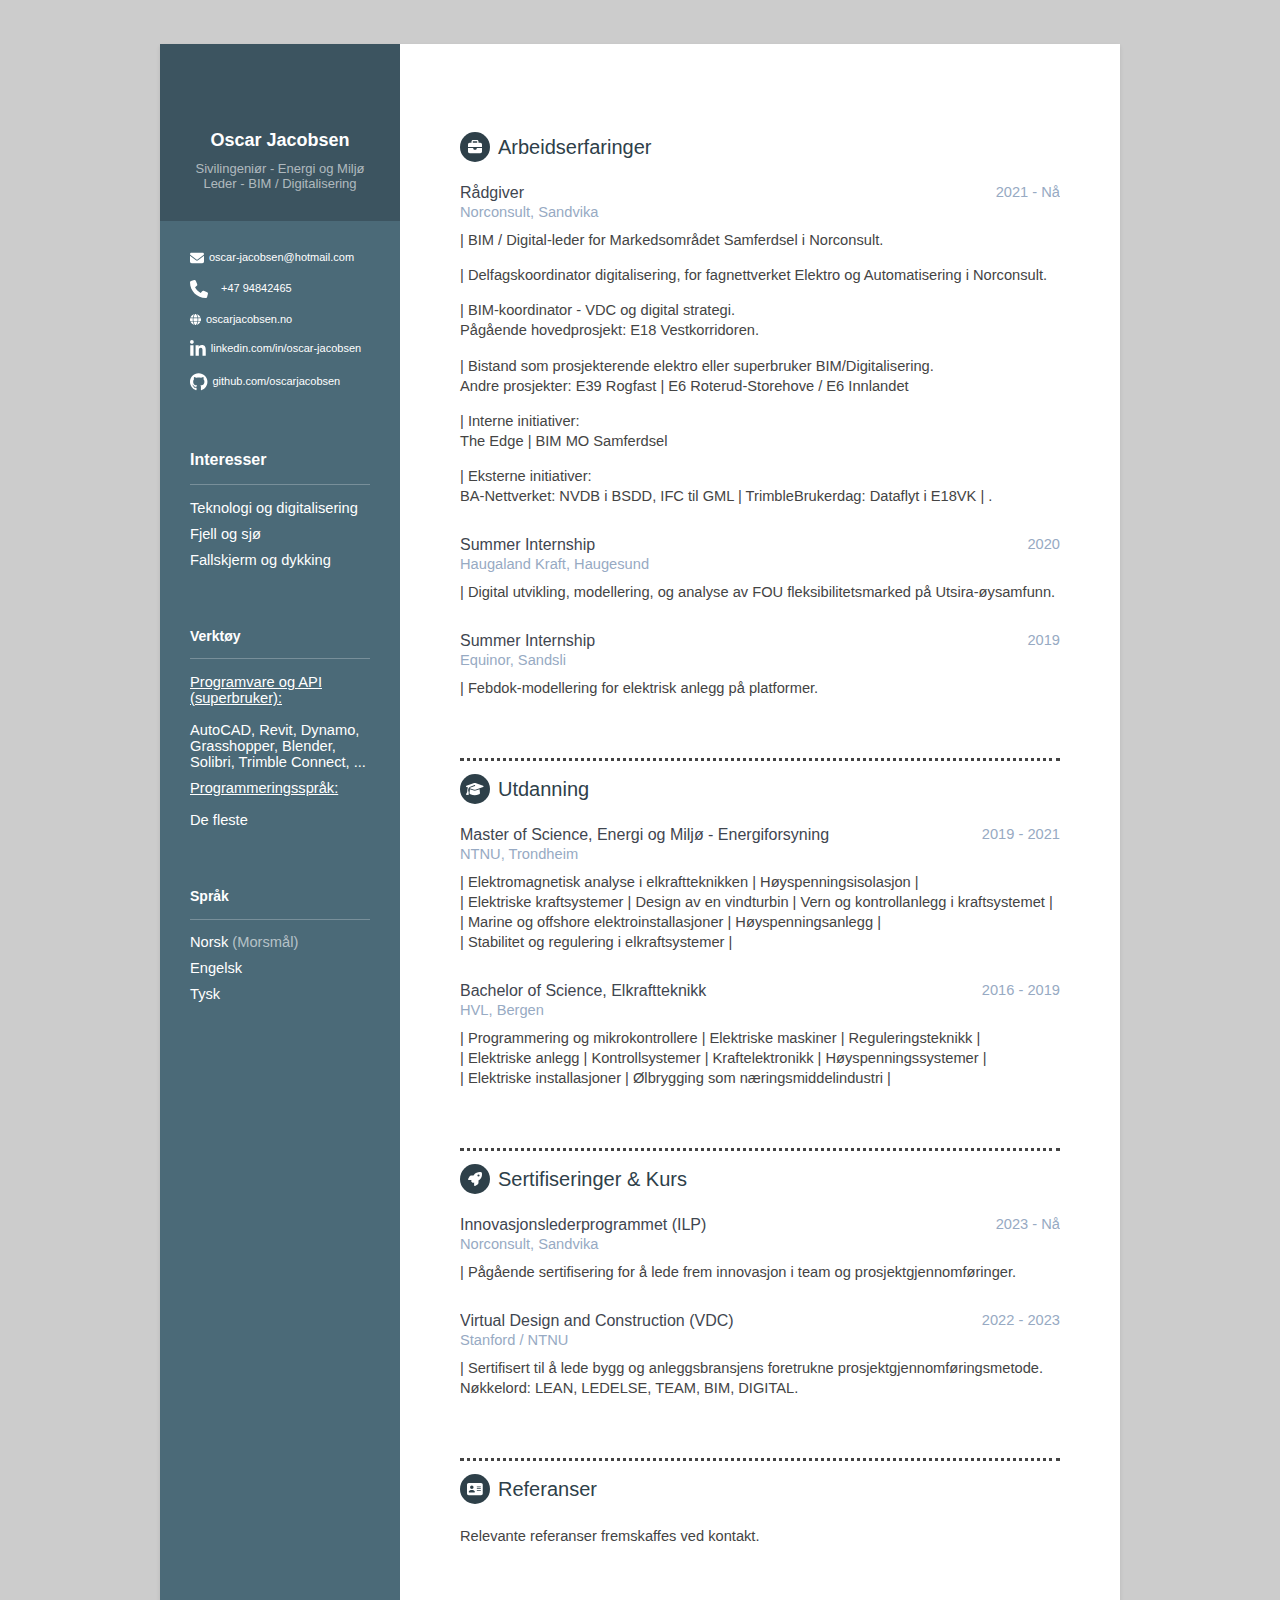
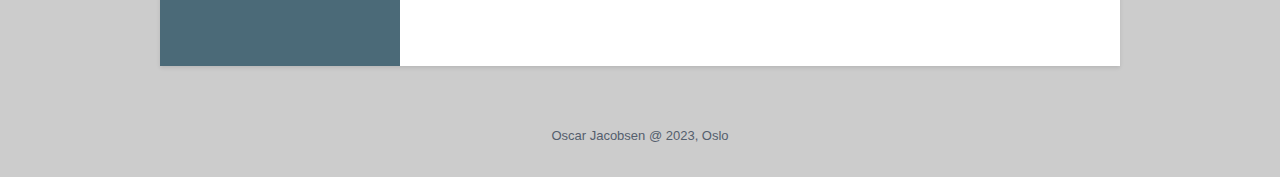
==== commit 2abf995d: "123" ====
--- a/index.html
+++ b/index.html
@@ -285,10 +285,10 @@
         <div class="sidebar-wrapper">
             <div class="profile-container">
                 <div id="headshot">
-                <img class="profile" src="https://scontent.fosl1-1.fna.fbcdn.net/v/t39.30808-6/366278917_10229747379339389_5486033930077191635_n.jpg?_nc_cat=106&ccb=1-7&_nc_sid=09cbfe&_nc_ohc=hJBtKHzYrkwAX9V1JmC&_nc_ht=scontent.fosl1-1.fna&oh=00_AfBPPmfab0mw1jVQ1Vv1mi9d1UiCCs7eboLc1UYK0CPA2g&oe=64E80E11" alt="" />
+                <img class="profile" src="https://media.licdn.com/dms/image/D4D03AQF6Zt9WPd-Gyg/profile-displayphoto-shrink_800_800/0/1667797564454?e=1701907200&v=beta&t=x9J5FuLXieMLUcOce8RUAGf4fhRUWGssAti0dkspdLM" alt="" />
                 </div>
                 <h1 class="name" style="font-size:large;">Oscar Jacobsen</h1>
-                <h3 class="tagline" style="font-size:small;">Sivilingeniør Elkraftteknikk</br>Leder - BIM / Digitalisering</h3>
+                <h3 class="tagline" style="font-size:small;">Sivilingeniør -  Energi og Miljø</br>Leder - BIM / Digitalisering</h3>
             </div><!--//profile-container-->
             
             <div class="contact-container container-block">
@@ -315,10 +315,8 @@
                 <h2 class="container-block-title" style="font-size:14px;">Verktøy</h2>
                 <hr>
                 <ul class="list-unstyled interests-list">
-                    <li>Python, C, Web</li>
-                    <li>Andes, Pandapower </br>FebDok, PowerFactory</li>
-                    <li>CAD/BIM-programvarer</li>
-                    <li>Microsoft 365-suite</li>
+                    <li><u>Programvare og API (superbruker):</u></br></br>AutoCAD, Revit, Dynamo, Grasshopper, Blender, Solibri, Trimble Connect, ...</br></li>
+                    <li><u>Programmeringsspråk:</u></br></br>De fleste</li>
                     
                 </ul>
             </div><!--//interests-->
@@ -362,8 +360,11 @@
                     </div><!--//meta-->
                     <div class="details">
                         <p>| BIM / Digital-leder for Markedsområdet Samferdsel i Norconsult.</p>
-                        <p>| Delfagskoordinator "Digital Gjennomføring Elektro" ved fagnettverket i Norconsult.</p>
-                        <p>| Rådgiver/prosjekterende elkraftteknikk innen samferdselrelatert bygg og anleggsprosjekter.</br>Prosjekter: E39 Rogfast | E6 Roterud-Storehove | Ny E18 Vestkorridoren.</p>  
+                        <p>| Delfagskoordinator digitalisering, for fagnettverket Elektro og Automatisering i Norconsult.</p>
+                        <p>| BIM-koordinator - VDC og digital strategi.</br>Pågående hovedprosjekt: E18 Vestkorridoren.</p>  
+                        <p>| Bistand som prosjekterende elektro eller superbruker BIM/Digitalisering.</br>Andre prosjekter: E39 Rogfast | E6 Roterud-Storehove / E6 Innlandet  </p>
+                        <p>| Interne initiativer: </br>The Edge | BIM MO Samferdsel </br></p>
+                        <p>| Eksterne initiativer: </br>BA-Nettverket: NVDB i BSDD, IFC til GML | TrimbleBrukerdag: Dataflyt i E18VK | .</br></p>
                         
                         
                     </div><!--//details-->
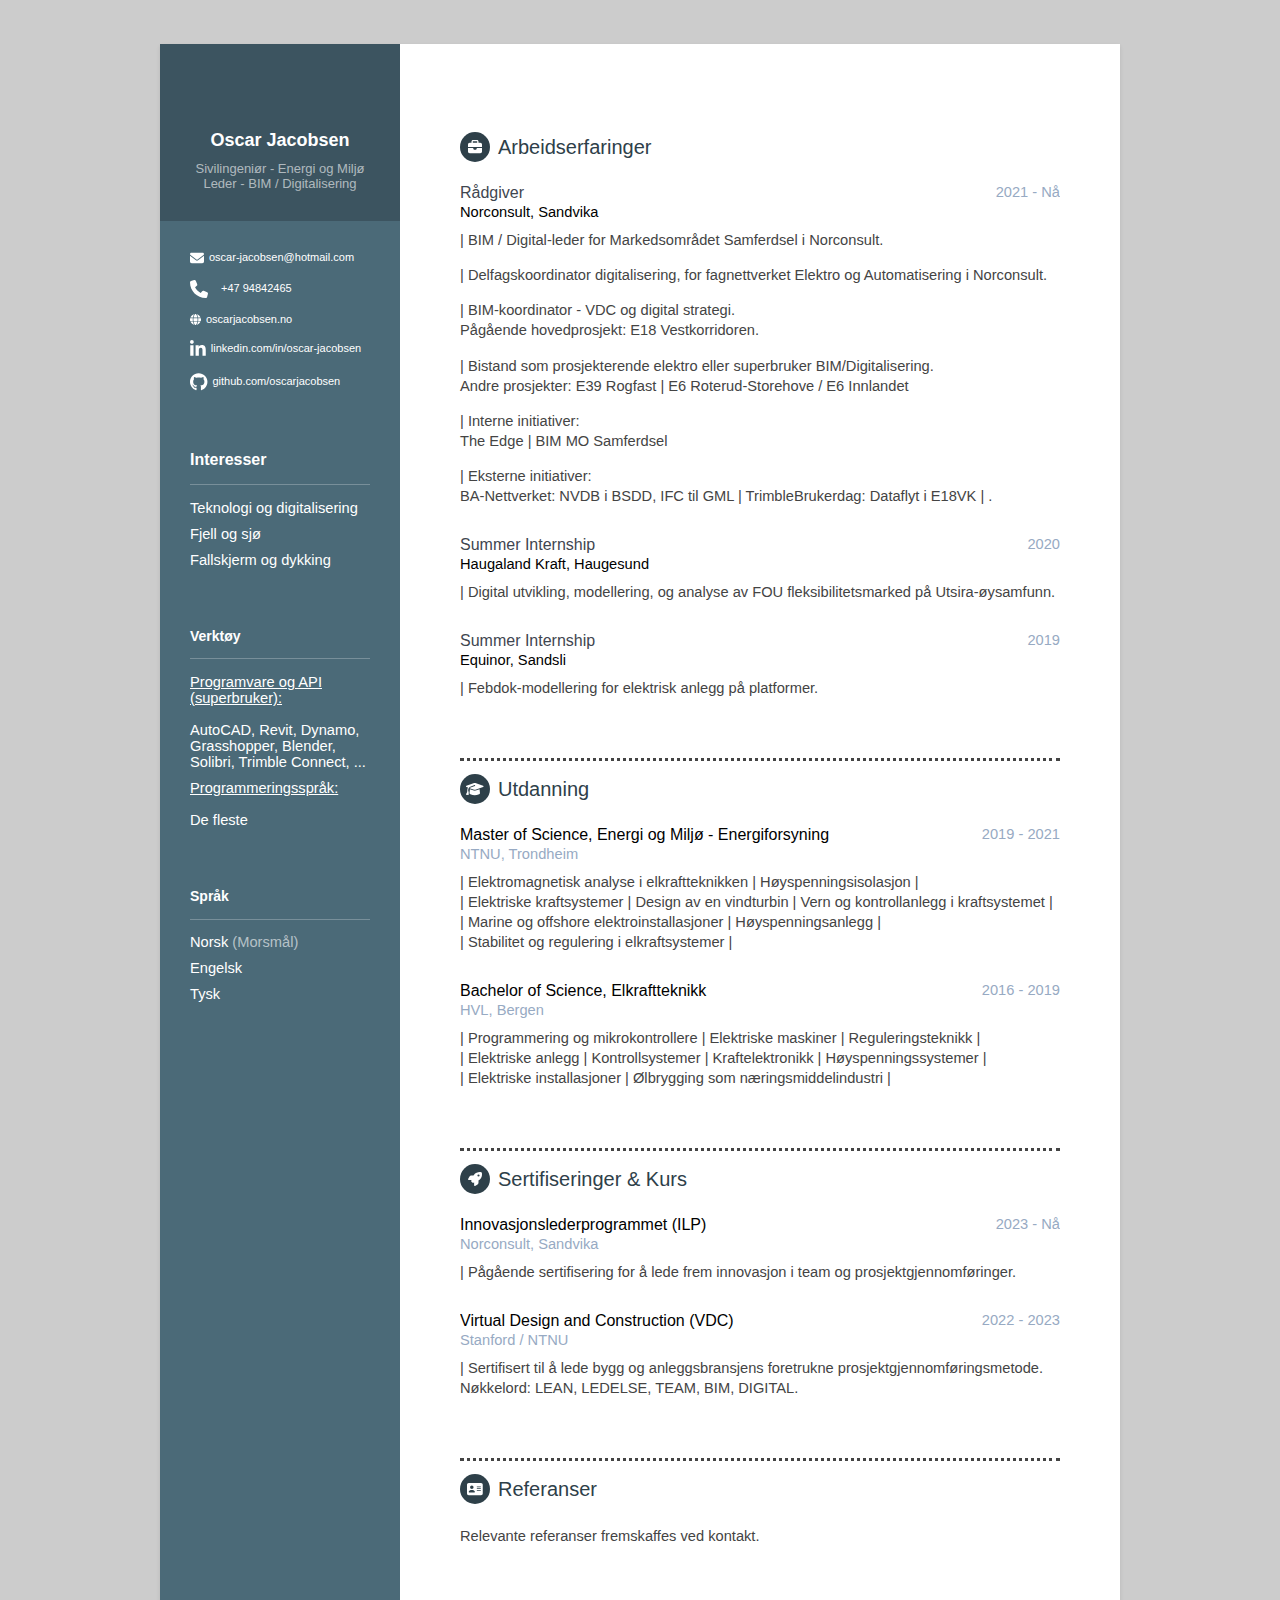
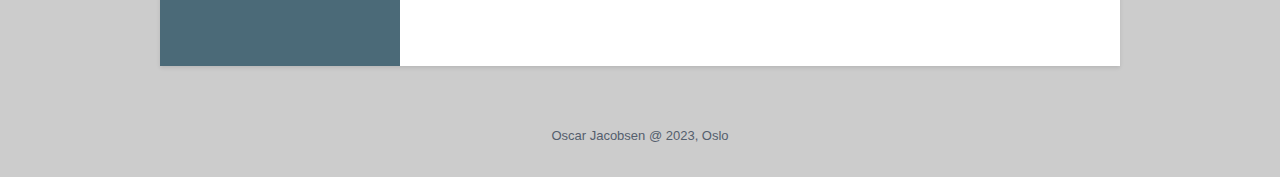
==== commit 1ba5b8ee: "Update index.html" ====
--- a/index.html
+++ b/index.html
@@ -356,7 +356,7 @@
                             <h3 class="job-title">Rådgiver</h3>
                             <div class="time">2021 - Nå</div>
                         </div><!--//upper-row-->
-                        <div class="company">Norconsult, Sandvika</div>
+                        <div class="company"><a href="https://norconsult.com/">Norconsult, Sandvika</a></div>
                     </div><!--//meta-->
                     <div class="details">
                         <p>| BIM / Digital-leder for Markedsområdet Samferdsel i Norconsult.</p>
@@ -376,7 +376,7 @@
                             <h3 class="job-title">Summer Internship</h3>
                             <div class="time">2020</div>
                         </div><!--//upper-row-->
-                        <div class="company">Haugaland Kraft, Haugesund</div>
+                        <div class="company"><a href="https://hkraft.no/">Haugaland Kraft, Haugesund</a></div>
                     </div><!--//meta-->
                     <div class="details">
                         <p>| Digital utvikling, modellering, og analyse av FOU fleksibilitetsmarked på Utsira-øysamfunn.</p>  
@@ -390,7 +390,7 @@
                             <h3 class="job-title">Summer Internship</h3>
                             <div class="time">2019</div>
                         </div><!--//upper-row-->
-                        <div class="company">Equinor, Sandsli</div>
+                        <div class="company"><a href="https://www.equinor.com/no">Equinor, Sandsli</a></div>
                     </div><!--//meta-->
                     <div class="details">
                         <p>| Febdok-modellering for elektrisk anlegg på platformer.</p>  
@@ -407,7 +407,7 @@
                 <div class="item">
                     <div class="meta">
                         <div class="upper-row">
-                            <h3 class="job-title">Master of Science, Energi og Miljø - Energiforsyning</h3>
+                            <h3 class="job-title"><a href="https://www.ntnu.no/studier/mienerg">Master of Science, Energi og Miljø - Energiforsyning</a></h3>
                             <div class="time">2019 - 2021</div>
                         </div><!--//upper-row-->
                         <div class="company">NTNU, Trondheim</div>
@@ -420,7 +420,7 @@
                 <div class="item">
                     <div class="meta">
                         <div class="upper-row">
-                            <h3 class="job-title">Bachelor of Science, Elkraftteknikk</h3>
+                            <h3 class="job-title"><a href="https://www.hvl.no/studier/studieprogram/elkraftteknikk-bergen/">Bachelor of Science, Elkraftteknikk</a></h3>
                             <div class="time">2016 - 2019</div>
                         </div><!--//upper-row-->
                         <div class="company">HVL, Bergen</div>
@@ -440,7 +440,7 @@
                 <div class="item">
                     <div class="meta">
                         <div class="upper-row">
-                            <h3 class="job-title">Innovasjonslederprogrammet (ILP)</h3>
+                            <h3 class="job-title"><a href="https://norconsult.no/innovasjon/innovasjonslederprogrammet-et-program-for-de-som-ikke-vil-spaa-men-skape-fremtiden/">Innovasjonslederprogrammet (ILP)</a></h3>
                             <div class="time">2023 - Nå</div>
                         </div><!--//upper-row-->
                         <div class="company">Norconsult, Sandvika</div>
@@ -454,7 +454,7 @@
                 <div class="item">
                     <div class="meta">
                         <div class="upper-row">
-                            <h3 class="job-title">Virtual Design and Construction (VDC)</h3>
+                            <h3 class="job-title"><a href="https://certificate.bcdiploma.com/check/69C7B9169704A486344EA2DD365C1097428246CADDD86EF7FE2D678161B95E06czBIWXk1eW1UNDI5clQ3ZHRWRkMwQkN0VFEvcWhEYVp0T2xlTmk5NHRhNEtZOXdZ">Virtual Design and Construction (VDC)</a></h3>
                             <div class="time">2022 - 2023</div>
                         </div><!--//upper-row-->
                         <div class="company">Stanford / NTNU</div>
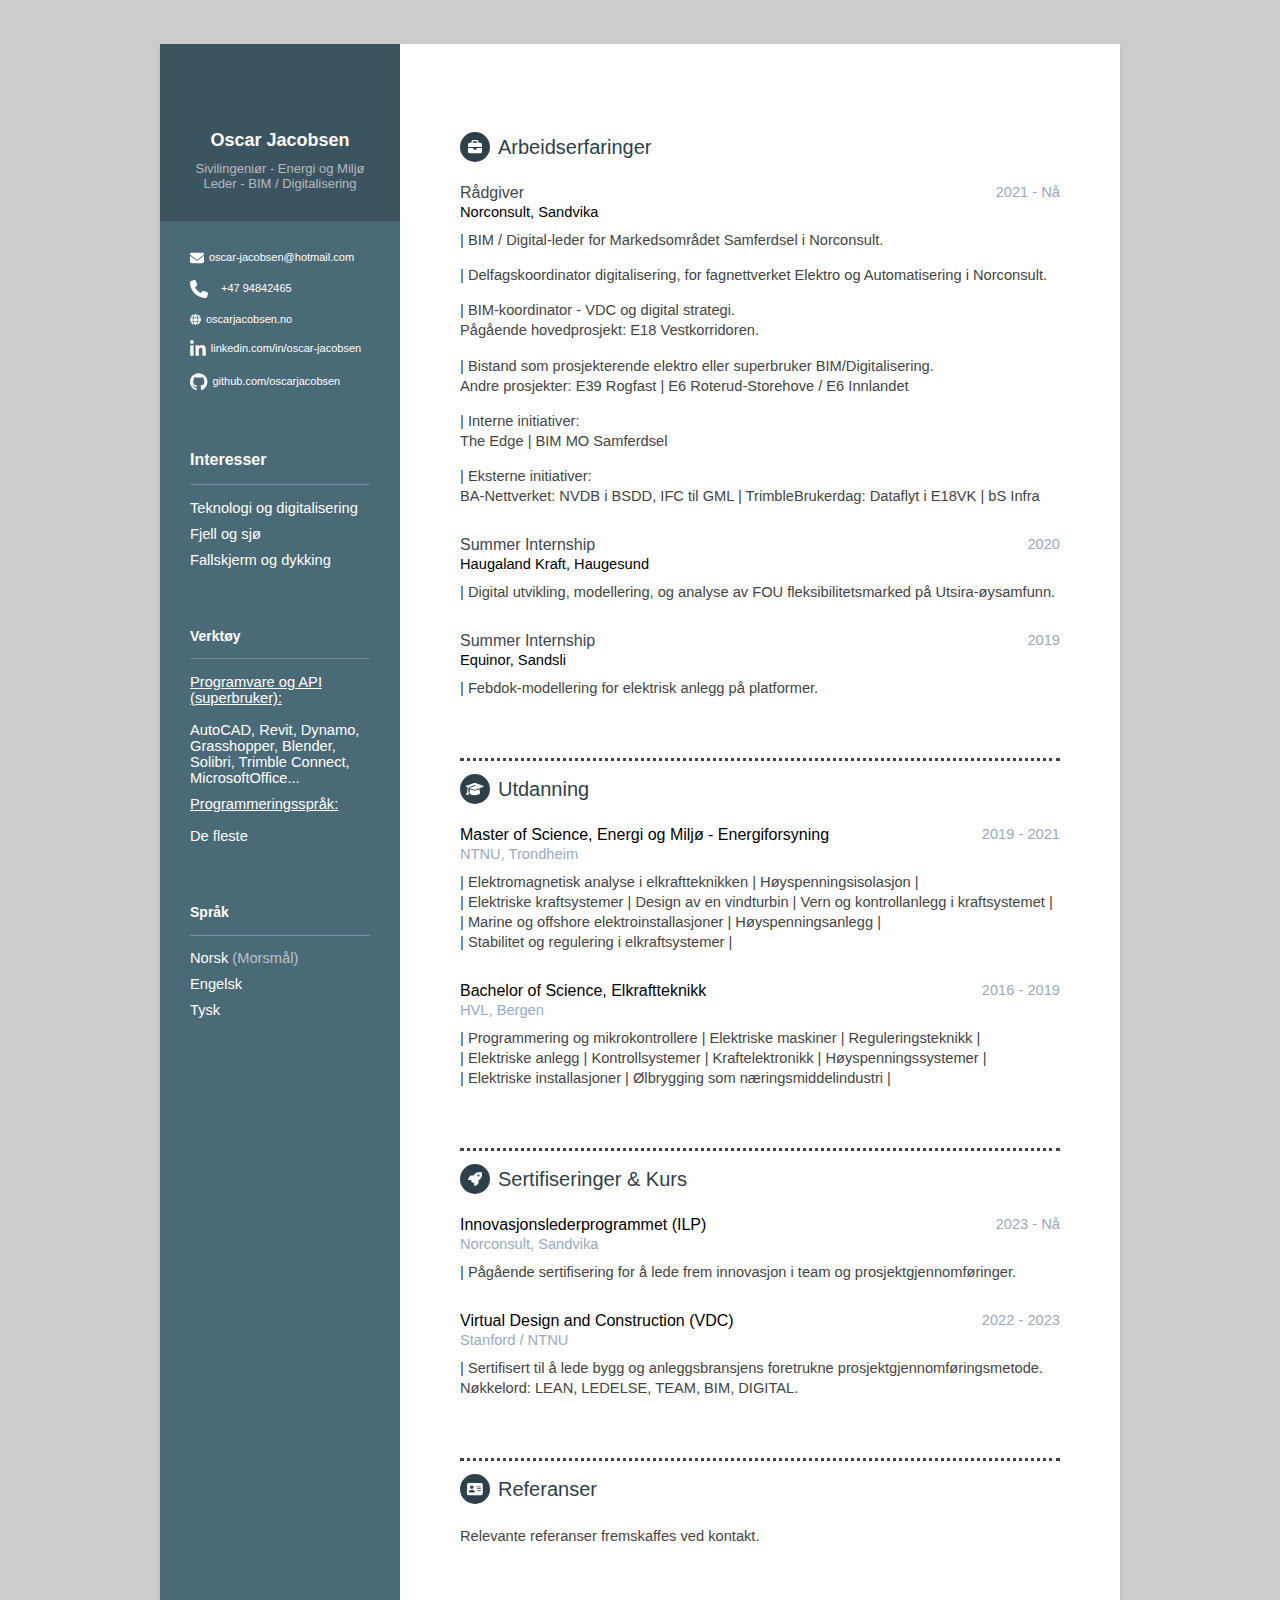
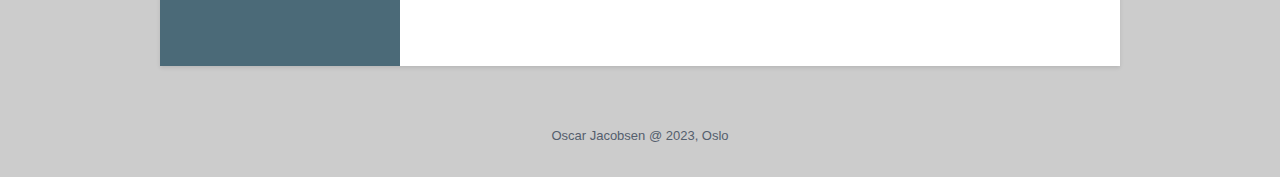
==== commit 2aaa711c: "Update index.html" ====
--- a/index.html
+++ b/index.html
@@ -315,7 +315,7 @@
                 <h2 class="container-block-title" style="font-size:14px;">Verktøy</h2>
                 <hr>
                 <ul class="list-unstyled interests-list">
-                    <li><u>Programvare og API (superbruker):</u></br></br>AutoCAD, Revit, Dynamo, Grasshopper, Blender, Solibri, Trimble Connect, ...</br></li>
+                    <li><u>Programvare og API (superbruker):</u></br></br>AutoCAD, Revit, Dynamo, Grasshopper, Blender, Solibri, Trimble Connect, MicrosoftOffice...</br></li>
                     <li><u>Programmeringsspråk:</u></br></br>De fleste</li>
                     
                 </ul>
@@ -364,7 +364,7 @@
                         <p>| BIM-koordinator - VDC og digital strategi.</br>Pågående hovedprosjekt: E18 Vestkorridoren.</p>  
                         <p>| Bistand som prosjekterende elektro eller superbruker BIM/Digitalisering.</br>Andre prosjekter: E39 Rogfast | E6 Roterud-Storehove / E6 Innlandet  </p>
                         <p>| Interne initiativer: </br>The Edge | BIM MO Samferdsel </br></p>
-                        <p>| Eksterne initiativer: </br>BA-Nettverket: NVDB i BSDD, IFC til GML | TrimbleBrukerdag: Dataflyt i E18VK | .</br></p>
+                        <p>| Eksterne initiativer: </br>BA-Nettverket: NVDB i BSDD, IFC til GML | TrimbleBrukerdag: Dataflyt i E18VK | bS Infra</br></p>
                         
                         
                     </div><!--//details-->
